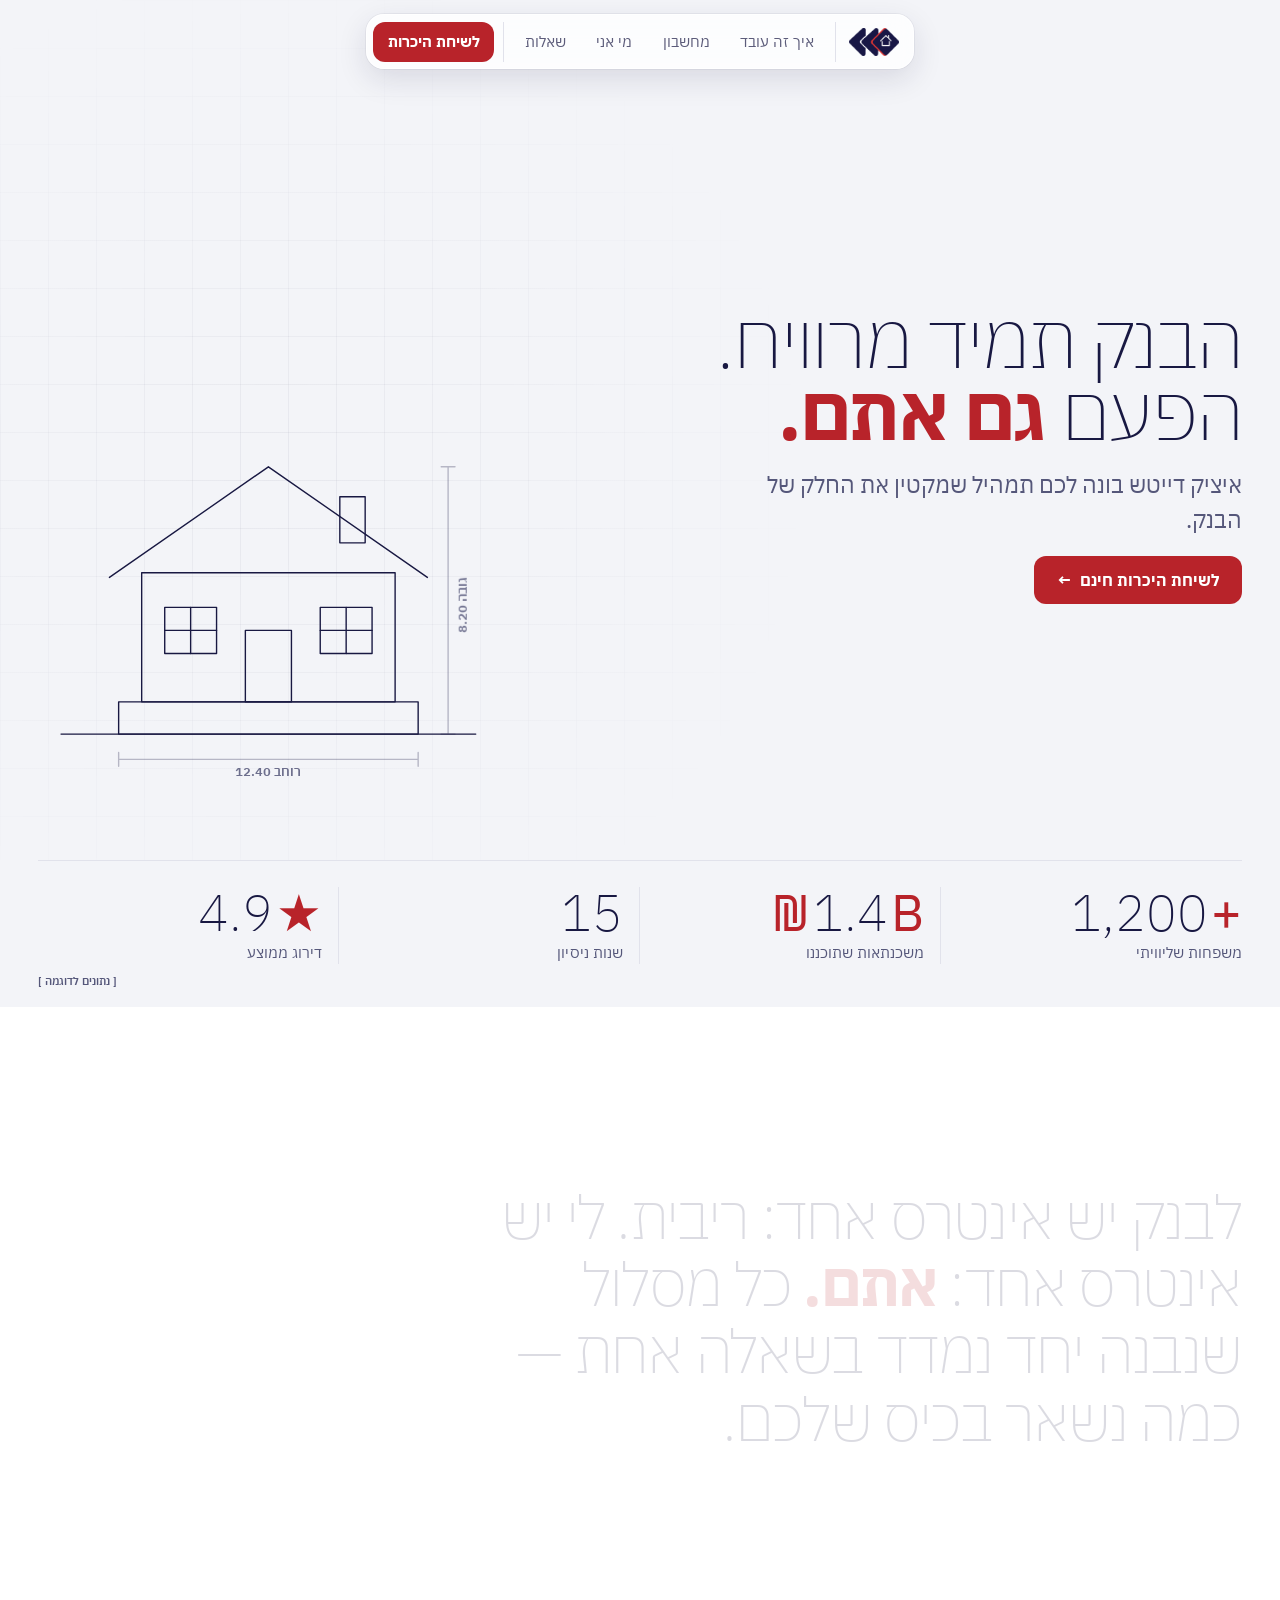
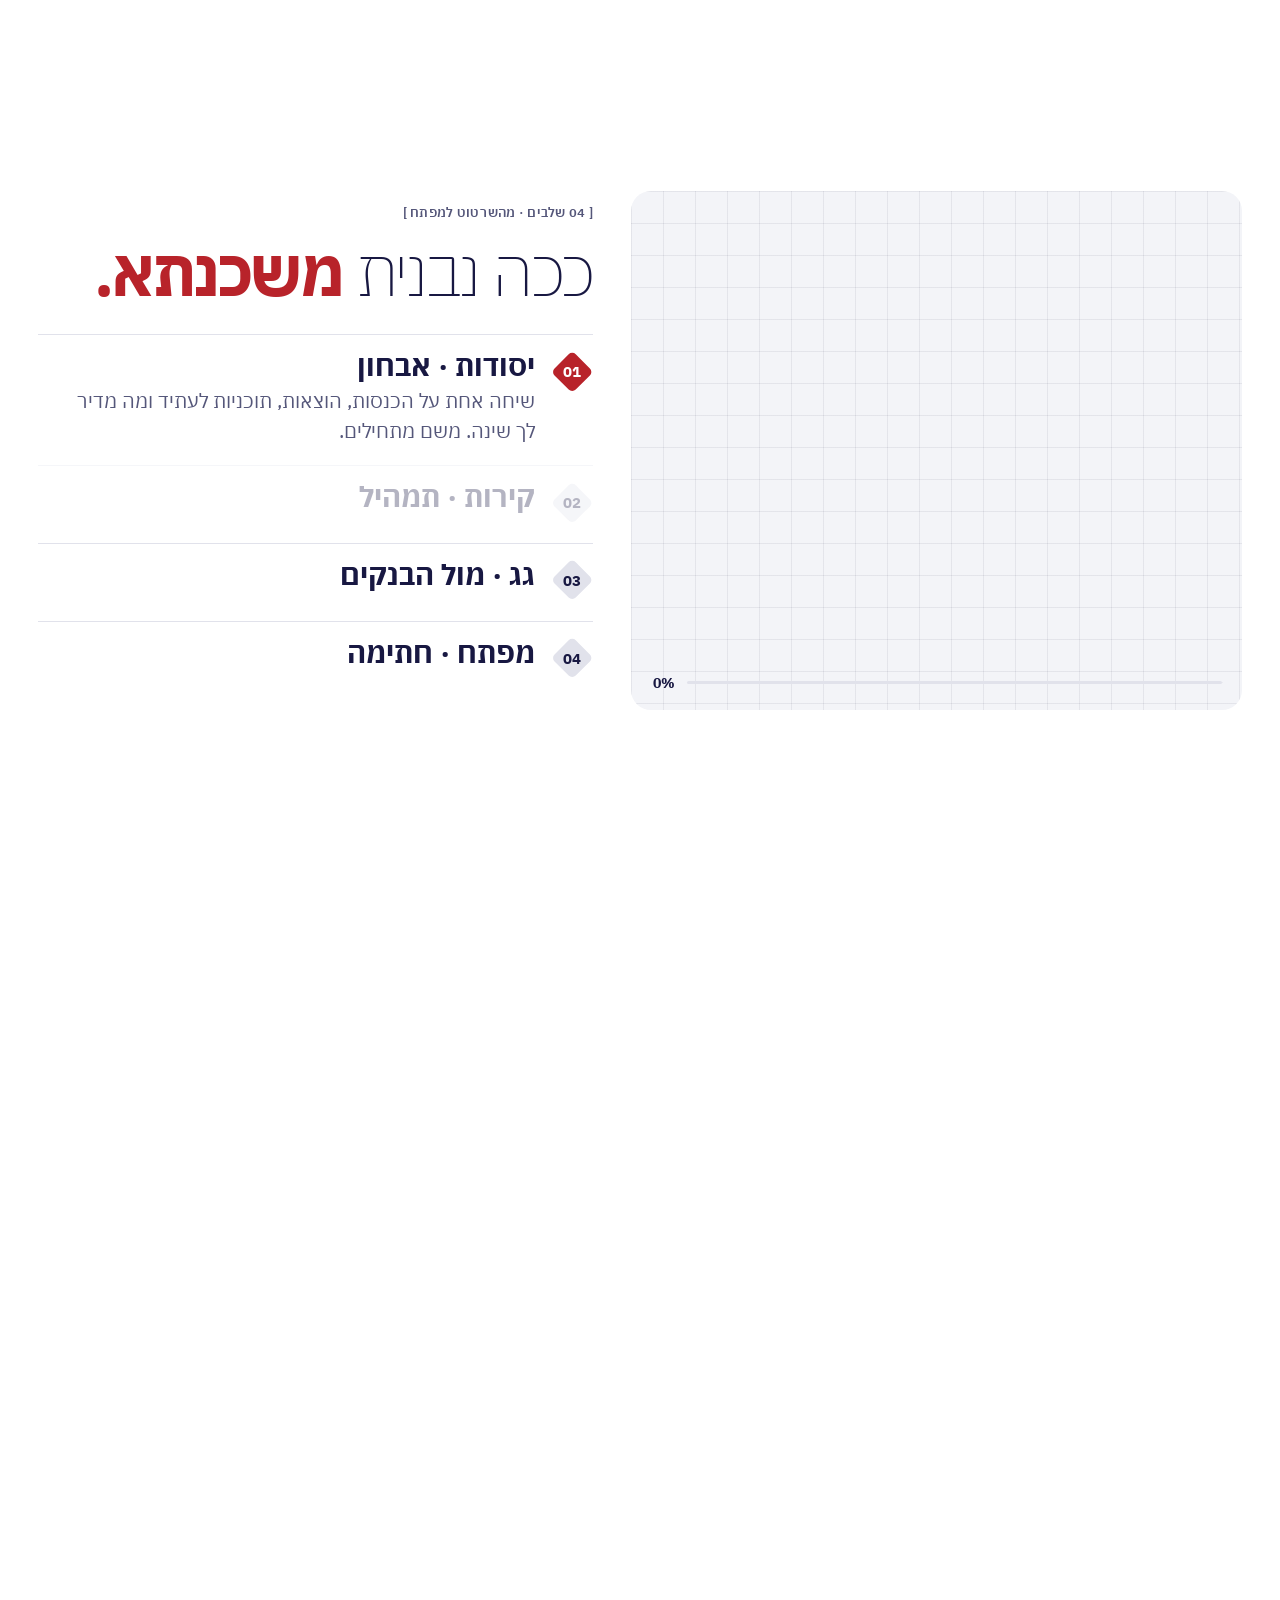
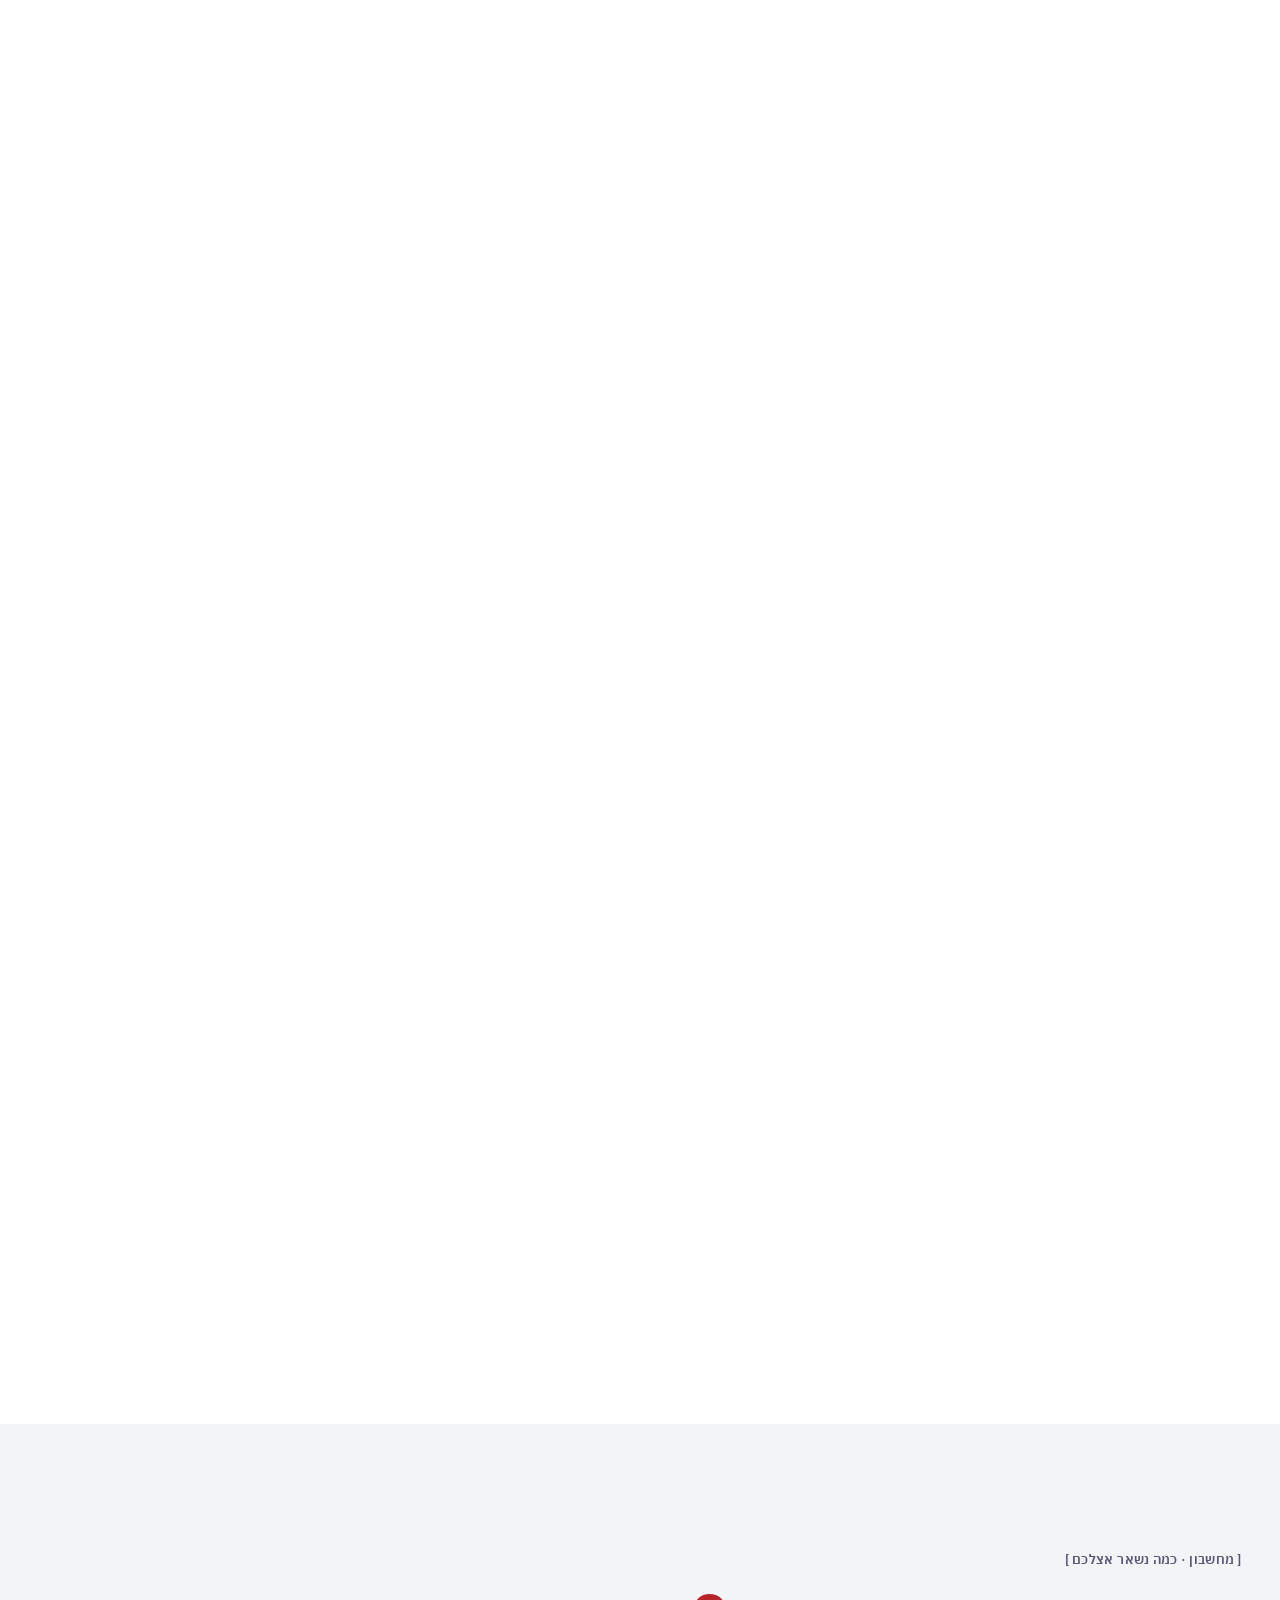
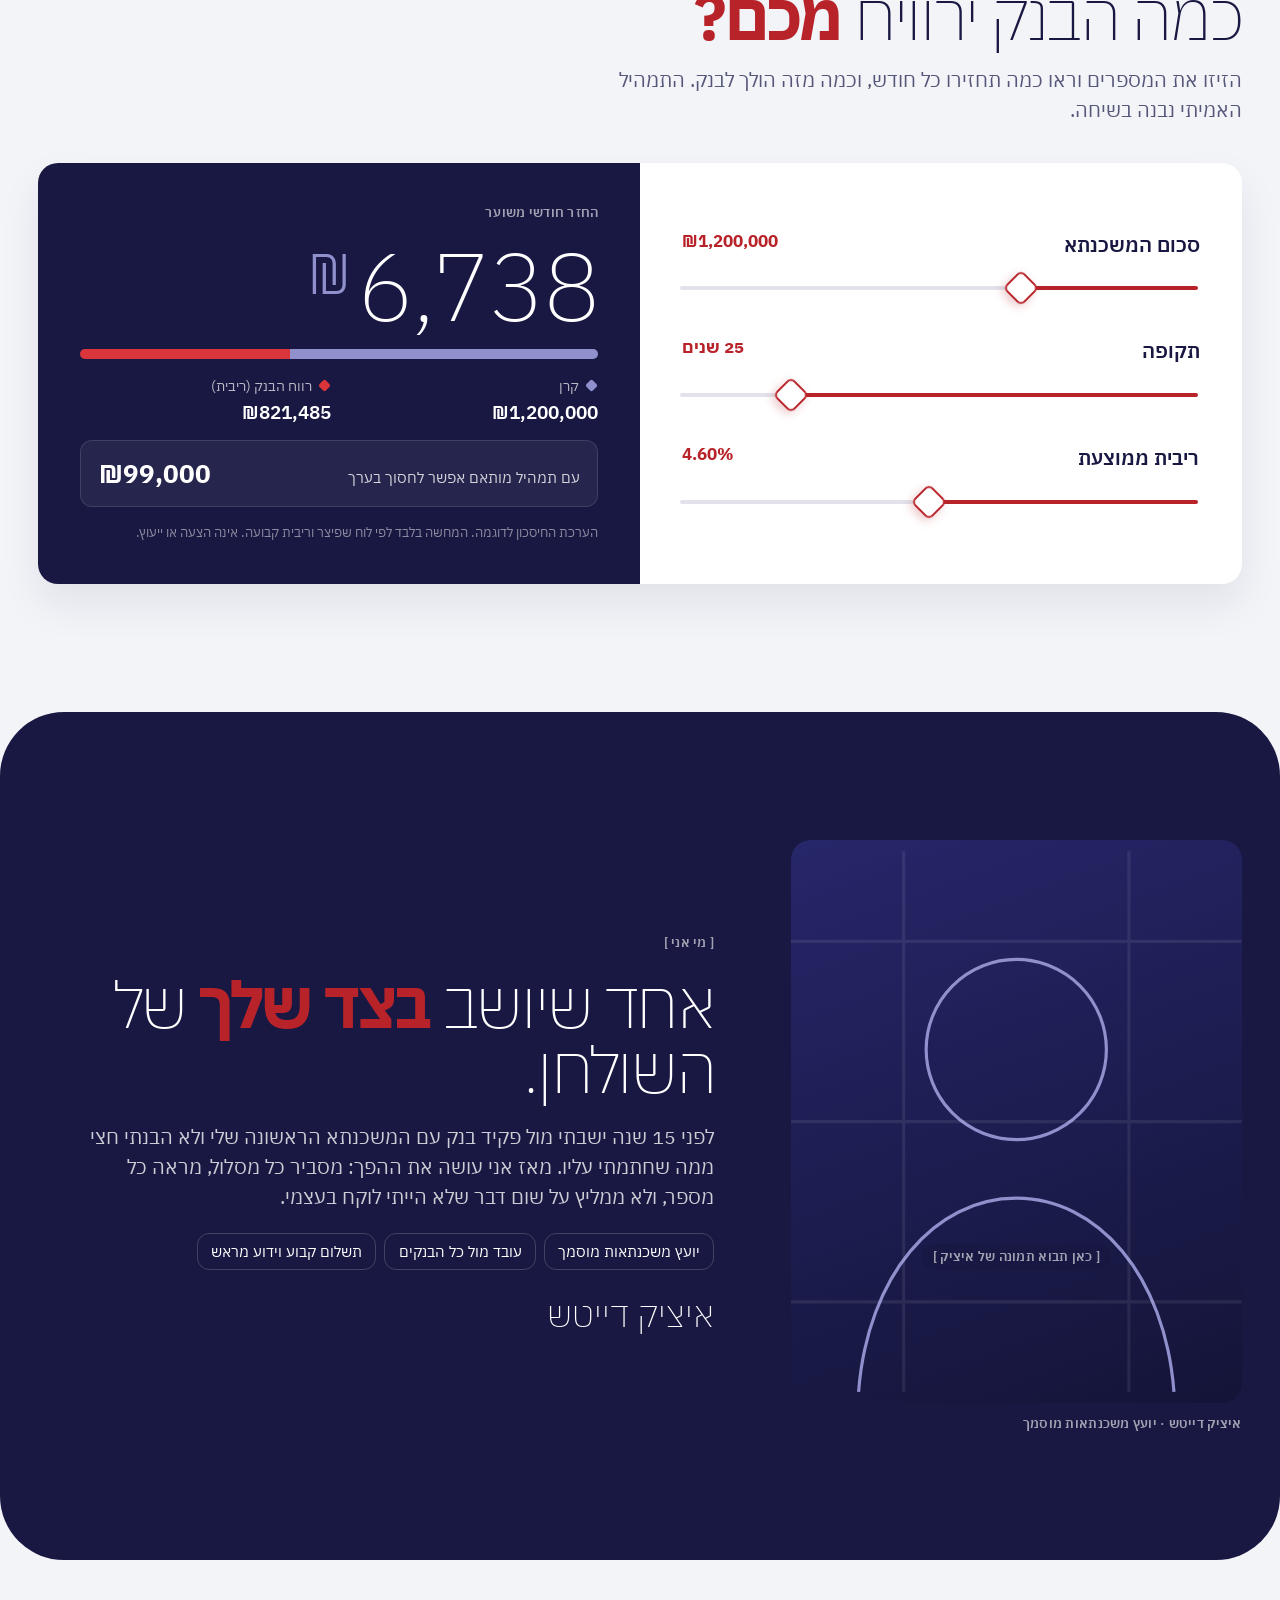
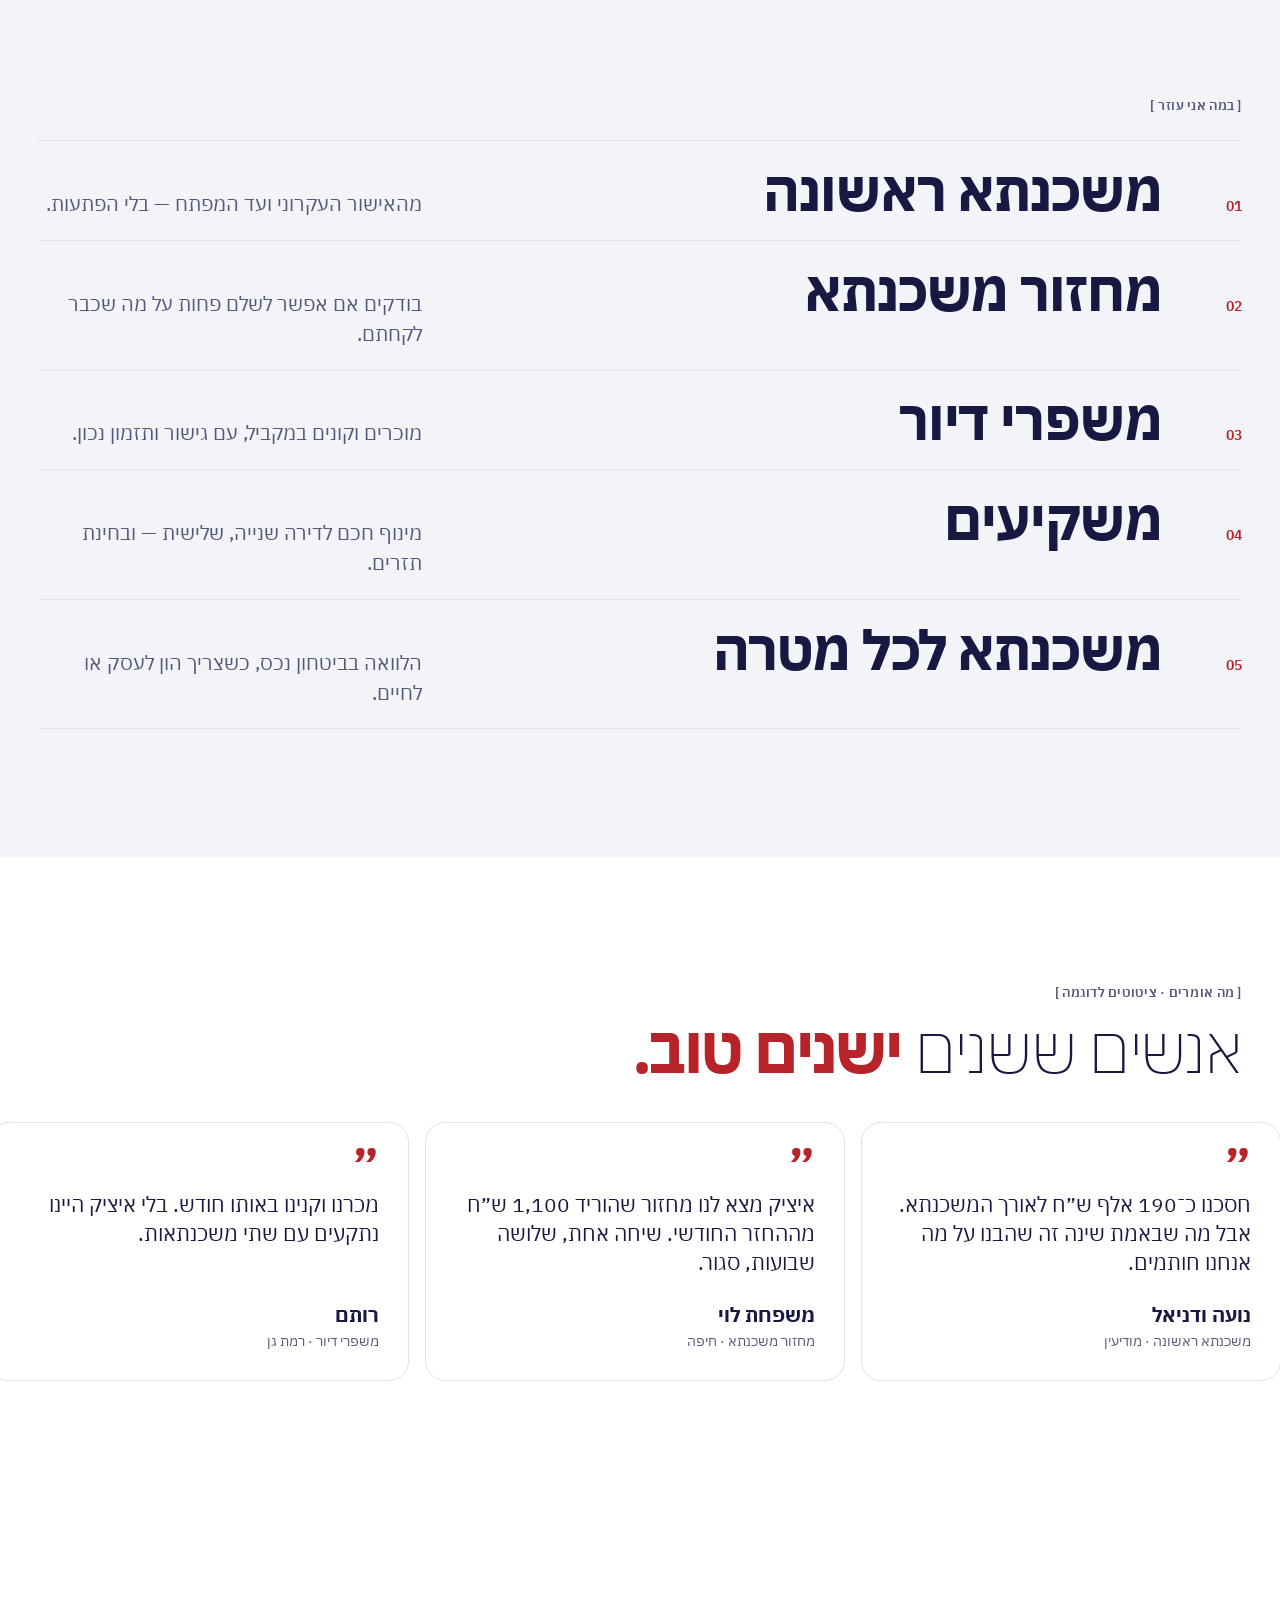
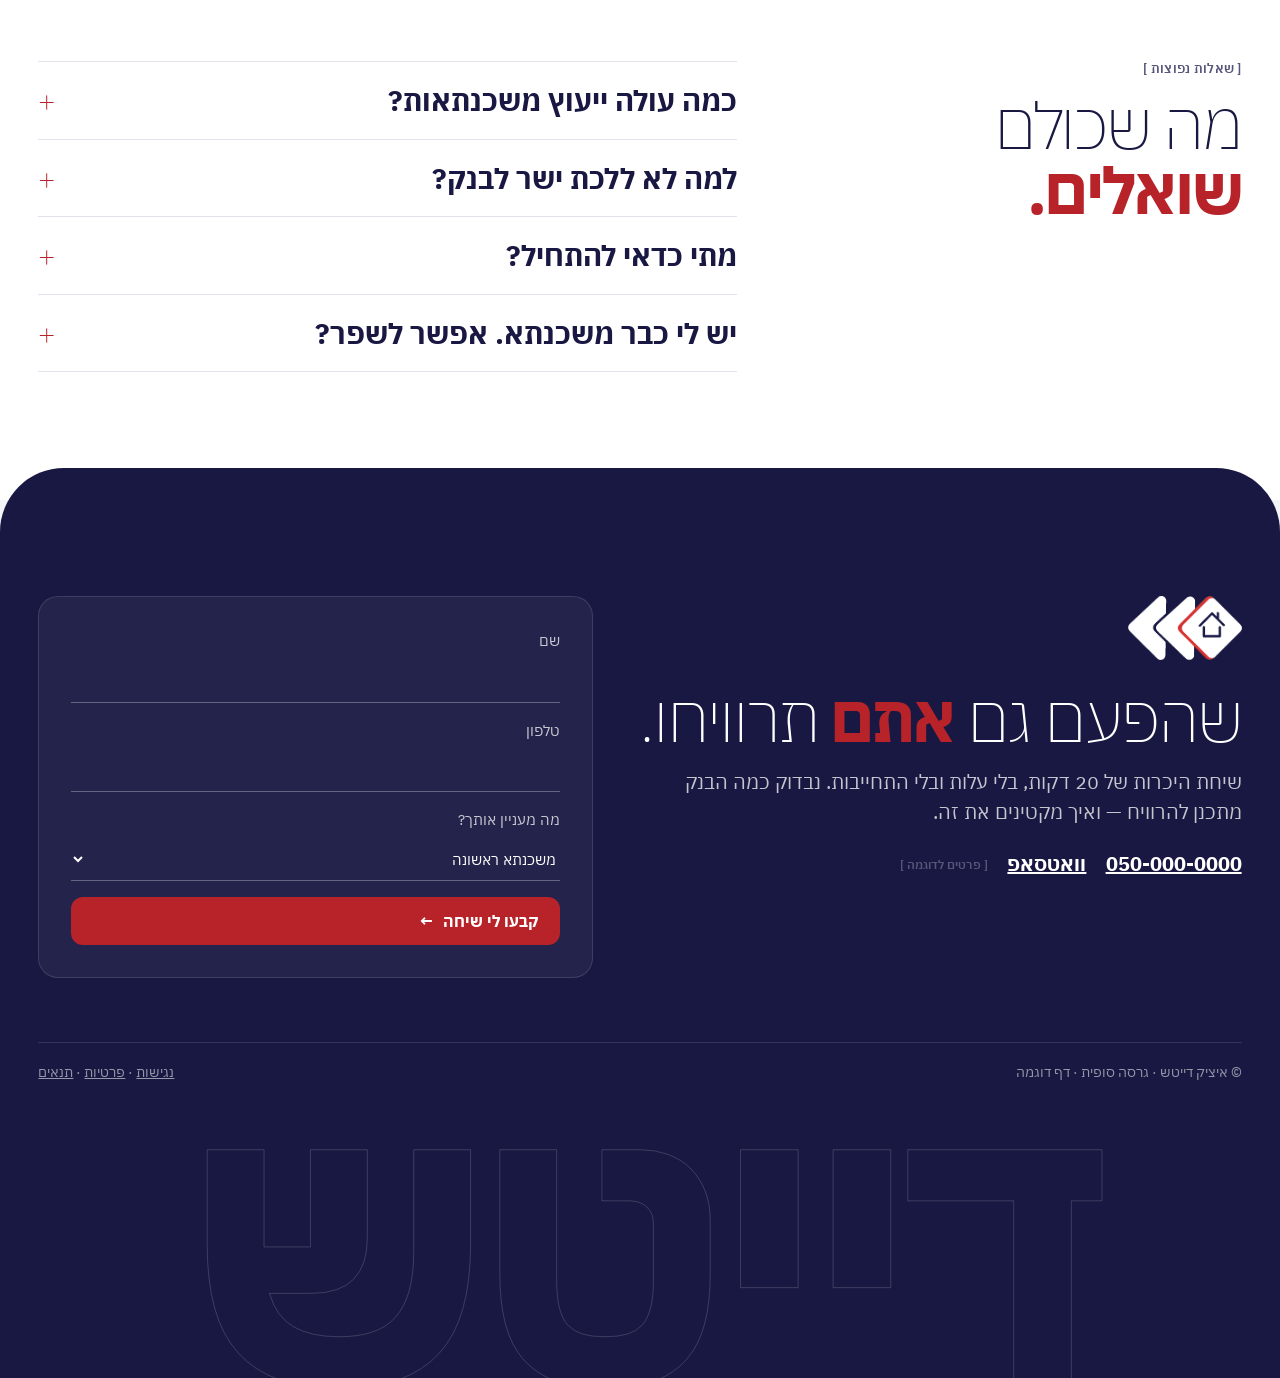
==== index.html @ 13011961 "Itzik Deutsch mortgage advisory — sample site (final design) Co-Authored-By: Claude Opus 5.5 <norepl" ====
<!doctype html>
<html lang="he" dir="rtl" data-font="plex" data-header="modern" data-hero="calm">
<head>
<meta charset="utf-8">
<meta name="viewport" content="width=device-width,initial-scale=1,viewport-fit=cover">
<title>איציק דייטש — גרסה סופית (דף דוגמה)</title>
<meta name="robots" content="noindex">
<meta name="description" content="איציק דייטש, יועץ משכנתאות: תכנון תמהיל, השוואת בנקים וליווי עד החתימה. דף דוגמה.">
<link rel="icon" href="favicon.ico" sizes="any">
<link rel="icon" type="image/png" sizes="32x32" href="favicon-32.png">
<link rel="apple-touch-icon" href="apple-touch-icon.png">
<meta name="theme-color" content="#F3F4F8">
<link rel="preconnect" href="https://fonts.googleapis.com"><link rel="preconnect" href="https://fonts.gstatic.com" crossorigin>
<link href="https://fonts.googleapis.com/css2?family=IBM+Plex+Sans+Hebrew:wght@100;200;300;400;600;700&display=swap" rel="stylesheet">
<link rel="stylesheet" href="m.css">
<link rel="stylesheet" href="fonts-switch.css">
<link rel="stylesheet" href="header.css">
<script defer src="header.js"></script>
<script defer src="m.js"></script>
</head>
<body>
<a class="skip" href="#main">דילוג לתוכן</a>

<!-- H2 · בר מלא מיושר לשוליים -->
<header class="hd" id="nav">
  <div class="hd__in">
    <a class="brand" href="#top" aria-label="איציק דייטש — לראש העמוד">
      <img class="brand__logo brand__logo--d" src="logo.png" alt="" width="60" height="34"><img class="brand__logo brand__logo--l" src="logo-light.png" alt="" width="60" height="34">
      <span>איציק דייטש<small>ייעוץ משכנתאות</small></span>
    </a>
    <nav class="hd__links" aria-label="ראשי"><i class="hd__ind" aria-hidden="true"></i><a href="#how">איך זה עובד</a><a href="#calc">מחשבון</a><a href="#about">מי אני</a><a href="#faq">שאלות</a></nav>
    <div class="hd__end"><a class="hd__phone" href="tel:+972500000000" dir="ltr">050-000-0000</a><a class="btn btn--sm" href="#contact">לשיחת היכרות</a></div>
    <button class="hd__menu" type="button" aria-expanded="false" aria-controls="menu"><span class="hd__burger" aria-hidden="true"><i></i><i></i></span><span class="hd__menu-t">תפריט</span></button>
  </div>
  <i class="hd__prog" aria-hidden="true"></i>
</header>
<div class="menu" id="menu" hidden>
  <nav class="menu__links" aria-label="תפריט מלא"><a href="#how"><span>01</span>איך זה עובד</a><a href="#calc"><span>02</span>מחשבון</a><a href="#about"><span>03</span>מי אני</a><a href="#faq"><span>04</span>שאלות</a><a href="#contact"><span>05</span>יצירת קשר</a></nav>
  <div class="menu__foot"><a class="btn" href="#contact">לשיחת היכרות חינם <span aria-hidden="true">←</span></a><a href="tel:+972500000000" dir="ltr">050-000-0000</a></div>
</div>
<nav class="dock" aria-label="ניווט מהיר"><a href="#how">איך זה עובד</a><a href="#calc">מחשבון</a><a href="#about">מי אני</a><a class="dock__cta" href="#contact">שיחה ←</a></nav>

<main id="main">
<!-- R1+R3 · הירו: שרטוט בית שמצייר את עצמו מעל המילה "בית" -->
<section class="hero" id="top" data-rate="הירו">
  <div class="hero__grid" aria-hidden="true"></div>
  <svg class="house house--hero" viewBox="0 0 400 330" aria-hidden="true">
    <g class="l l1"><line x1="20" y1="290" x2="380" y2="290" pathLength="1"/><rect x="70" y="262" width="260" height="28" pathLength="1"/></g>
    <g class="l l2"><rect x="90" y="150" width="220" height="112" pathLength="1"/><rect x="110" y="180" width="45" height="40" pathLength="1"/><rect x="245" y="180" width="45" height="40" pathLength="1"/><path d="M132.5 180v40M110 200h45M267.5 180v40M245 200h45" pathLength="1"/><rect x="180" y="200" width="40" height="62" pathLength="1"/></g>
    <g class="l l3"><polyline points="62,154 200,58 338,154" pathLength="1"/><rect x="262" y="84" width="22" height="40" pathLength="1"/></g>
    <g class="l dim"><path d="M70 312h260M70 306v12M330 306v12M356 58v232M350 58h12M350 290h12" pathLength="1"/></g>
    <g class="light"><rect x="111" y="181" width="43" height="38"/><rect x="246" y="181" width="43" height="38"/></g>
    <g class="callout"><circle cx="128" cy="112" r="3.5"/><path d="M128 112 104 78H24" pathLength="1"/><text x="68" y="30" class="c1">רווח הבנק על הבית הזה</text><text x="68" y="52" class="c2">≈ ₪821,485</text><text x="68" y="68" class="c3">המחשה · 25 שנה · ריבית 4.6%</text></g>
    <text class="tag" x="200" y="326" text-anchor="middle">רוחב 12.40</text>
    <text class="tag" x="372" y="178" text-anchor="middle" transform="rotate(-90 372 178)">גובה 8.20</text>
  </svg>
  <div class="wrap hero__copy">
    <span class="micro"><span class="diamonds" aria-hidden="true"><i></i><i></i><i></i></span> ייעוץ משכנתאות · מ־2010</span>
    <h1>הבנק תמיד מרוויח.<br>הפעם <em class="acc">גם אתם.</em></h1>
    <p class="lead lead--calm">איציק דייטש בונה לכם תמהיל שמקטין את החלק של הבנק.</p>
    <p class="lead lead--full">על משכנתא של 1.2 מיליון ₪ הבנק ירוויח בערך <b class="money">820 אלף ₪</b> בריבית. איציק דייטש בונה לכם תמהיל שמקטין את החלק שלו — ומשאיר יותר אצלכם.</p>
    <div class="hero__cta"><a class="btn" href="#contact">לשיחת היכרות חינם <span aria-hidden="true">←</span></a><a class="link" href="#calc">כמה הבנק ירוויח ממני?</a></div>
  </div>
  <span class="scroll micro" aria-hidden="true">גללו ↓</span>
</section>

<!-- N4 · כרטיס אמון צף -->
<div class="trust" data-sample>
  <ul>
    <li><b dir="ltr"><span class="d" data-count="1200">1,200</span><span class="s">+</span></b><span>משפחות שליוויתי</span></li>
    <li><b dir="ltr"><span class="s">₪</span><span class="d" data-count="1.4" data-dec="1">1.4</span><span class="s">B</span></b><span>משכנתאות שתוכננו</span></li>
    <li><b dir="ltr"><span class="d" data-count="15">15</span></b><span>שנות ניסיון</span></li>
    <li><b dir="ltr"><span class="d" data-count="4.9" data-dec="1">4.9</span><span class="s">★</span></b><span>דירוג ממוצע</span></li>
  </ul>
  <p class="trust__note">[ נתונים לדוגמה ]</p>
</div>

<!-- M9 · משפט שנדלק בגלילה -->
<section class="statement-sec" data-rate="משפט פתיחה">
  <div class="wrap">
    <h2 class="statement" id="statement">לבנק יש אינטרס אחד: ריבית. לי יש אינטרס אחד: <em class="acc">אתם.</em> כל מסלול שנבנה יחד נמדד בשאלה אחת — כמה נשאר בכיס שלכם.</h2>
  </div>
</section>

<!-- M4 + M8 · סצנה נעוצה: הבית נבנה לפי שלבי הליווי -->
<section class="build" id="how" data-rate="איך זה עובד · הבית נבנה">
  <div class="build__stage" id="stage">
    <div class="build__art">
      <svg class="house house--build" id="buildHouse" viewBox="0 0 400 330" aria-hidden="true">
        <g class="l l1"><line x1="20" y1="290" x2="380" y2="290" pathLength="1"/><rect x="70" y="262" width="260" height="28" pathLength="1"/></g>
        <g class="l l2"><rect x="90" y="150" width="220" height="112" pathLength="1"/><rect x="110" y="180" width="45" height="40" pathLength="1"/><rect x="245" y="180" width="45" height="40" pathLength="1"/><path d="M132.5 180v40M110 200h45M267.5 180v40M245 200h45" pathLength="1"/><rect x="180" y="200" width="40" height="62" pathLength="1"/></g>
        <g class="l l3"><polyline points="62,154 200,58 338,154" pathLength="1"/><rect x="262" y="84" width="22" height="40" pathLength="1"/></g>
        <g class="fill4"><rect x="111" y="181" width="43" height="38"/><rect x="246" y="181" width="43" height="38"/><rect x="181" y="201" width="38" height="60"/></g>
        <g class="key"><circle cx="210" cy="232" r="4"/></g>
      </svg>
      <div class="meter" aria-hidden="true"><i id="meterBar"></i><span id="meterTxt">0%</span></div>
    </div>
    <div class="build__txt">
      <span class="micro">[ 04 שלבים · מהשרטוט למפתח ]</span>
      <h2 class="h2">ככה נבנית <em class="acc">משכנתא.</em></h2>
      <ol class="steps" id="steps">
        <li class="on"><span class="num">01</span><div><h3>יסודות · אבחון</h3><p>שיחה אחת על הכנסות, הוצאות, תוכניות לעתיד ומה מדיר לך שינה. משם מתחילים.</p></div></li>
        <li><span class="num">02</span><div><h3>קירות · תמהיל</h3><p>בונים תמהיל מסלולים שמתאים לך — לא לבנק. רואים בדיוק כמה תשלמו בכל תרחיש.</p></div></li>
        <li><span class="num">03</span><div><h3>גג · מול הבנקים</h3><p>אני מגיש, משווה ומתמקח מול כמה בנקים במקביל, עד שהמספר נכון.</p></div></li>
        <li><span class="num">04</span><div><h3>מפתח · חתימה</h3><p>ליווי עד החתימה ואחריה — כולל בדיקה תקופתית אם כדאי למחזר.</p></div></li>
      </ol>
    </div>
  </div>
</section>

<!-- מחשבון -->
<section class="calc" id="calc" data-rate="מחשבון">
  <div class="wrap calc__in">
    <div class="calc__head">
      <span class="micro">[ מחשבון · כמה נשאר אצלכם ]</span>
      <h2 class="h2">כמה הבנק ירוויח <em class="acc">מכם?</em></h2>
      <p>הזיזו את המספרים וראו כמה תחזירו כל חודש, וכמה מזה הולך לבנק. התמהיל האמיתי נבנה בשיחה.</p>
    </div>
    <div class="calc__box">
      <div class="calc__inputs">
        <label class="rng"><span>סכום המשכנתא <output id="oAmt" dir="ltr"></output></span><input type="range" id="amt" min="300000" max="3000000" step="10000" value="1200000"></label>
        <label class="rng"><span>תקופה <output id="oYrs"></output></span><input type="range" id="yrs" min="5" max="30" step="1" value="25"></label>
        <label class="rng"><span>ריבית ממוצעת <output id="oRate" dir="ltr"></output></span><input type="range" id="rate" min="2" max="7" step="0.05" value="4.6"></label>
      </div>
      <div class="calc__out" aria-live="polite">
        <span class="micro">החזר חודשי משוער</span>
        <p class="pay" dir="ltr"><span class="s">₪</span><span id="pay">0</span></p>
        <div class="split" aria-hidden="true"><i id="barP"></i><i id="barI"></i></div>
        <dl class="split__legend"><div><dt><i class="dot dot--p"></i>קרן</dt><dd id="sumP" dir="ltr"></dd></div><div><dt><i class="dot dot--i"></i>רווח הבנק (ריבית)</dt><dd id="sumI" dir="ltr"></dd></div></dl>
        <p class="save"><span>עם תמהיל מותאם אפשר לחסוך בערך</span><b id="save" dir="ltr"></b></p>
        <p class="fine">הערכת החיסכון לדוגמה. המחשה בלבד לפי לוח שפיצר וריבית קבועה. אינה הצעה או ייעוץ.</p>
      </div>
    </div>
  </div>
</section>

<!-- מי אני -->
<section class="about" id="about" data-theme="dark" data-rate="מי אני">
  <div class="wrap about__in">
    <figure class="portrait">
      <div class="portrait__ph" role="img" aria-label="מקום לתמונה של איציק דייטש">
        <svg viewBox="0 0 200 240" aria-hidden="true"><circle cx="100" cy="88" r="40"/><path d="M30 240c4-52 34-86 70-86s66 34 70 86"/><path d="M0 40h200M0 120h200M0 200h200M50 0v240M150 0v240" class="g"/></svg>
        <span class="micro">[ כאן תבוא תמונה של איציק ]</span>
      </div>
      <figcaption class="micro">איציק דייטש · יועץ משכנתאות מוסמך</figcaption>
    </figure>
    <div class="about__txt" data-sample>
      <span class="micro">[ מי אני ]</span>
      <h2 class="h2">אחד שיושב <em class="acc">בצד שלך</em> של השולחן.</h2>
      <p>לפני 15 שנה ישבתי מול פקיד בנק עם המשכנתא הראשונה שלי ולא הבנתי חצי ממה שחתמתי עליו. מאז אני עושה את ההפך: מסביר כל מסלול, מראה כל מספר, ולא ממליץ על שום דבר שלא הייתי לוקח בעצמי.</p>
      <ul class="facts"><li>יועץ משכנתאות מוסמך</li><li>עובד מול כל הבנקים</li><li>תשלום קבוע וידוע מראש</li></ul>
      <p class="sig">איציק דייטש</p>
    </div>
  </div>
</section>

<!-- M8 · רשימת שירותים עם פוקוס-עמעום -->
<section class="services" data-rate="שירותים">
  <div class="wrap">
    <span class="micro">[ במה אני עוזר ]</span>
    <ul class="svc" id="svc">
      <li><span class="num">01</span><h3>משכנתא ראשונה</h3><p>מהאישור העקרוני ועד המפתח — בלי הפתעות.</p></li>
      <li><span class="num">02</span><h3>מחזור משכנתא</h3><p>בודקים אם אפשר לשלם פחות על מה שכבר לקחתם.</p></li>
      <li><span class="num">03</span><h3>משפרי דיור</h3><p>מוכרים וקונים במקביל, עם גישור ותזמון נכון.</p></li>
      <li><span class="num">04</span><h3>משקיעים</h3><p>מינוף חכם לדירה שנייה, שלישית — ובחינת תזרים.</p></li>
      <li><span class="num">05</span><h3>משכנתא לכל מטרה</h3><p>הלוואה בביטחון נכס, כשצריך הון לעסק או לחיים.</p></li>
    </ul>
  </div>
</section>

<!-- המלצות -->
<section class="quotes" data-rate="המלצות">
  <div class="wrap">
    <div class="quotes__head"><span class="micro">[ מה אומרים · ציטוטים לדוגמה ]</span><h2 class="h2">אנשים ששנים <em class="acc">ישנים טוב.</em></h2></div>
  </div>
  <div class="rail" data-sample tabindex="0" aria-label="המלצות, גלילה הצידה">
    <figure class="q"><blockquote>חסכנו כ־190 אלף ש״ח לאורך המשכנתא. אבל מה שבאמת שינה זה שהבנו על מה אנחנו חותמים.</blockquote><figcaption><b>נועה ודניאל</b><span>משכנתא ראשונה · מודיעין</span></figcaption></figure>
    <figure class="q"><blockquote>איציק מצא לנו מחזור שהוריד 1,100 ש״ח מההחזר החודשי. שיחה אחת, שלושה שבועות, סגור.</blockquote><figcaption><b>משפחת לוי</b><span>מחזור משכנתא · חיפה</span></figcaption></figure>
    <figure class="q"><blockquote>מכרנו וקנינו באותו חודש. בלי איציק היינו נתקעים עם שתי משכנתאות.</blockquote><figcaption><b>רותם</b><span>משפרי דיור · רמת גן</span></figcaption></figure>
    <figure class="q"><blockquote>סוף סוף מישהו שמדבר בגובה העיניים ומראה את כל התרחישים על דף אחד.</blockquote><figcaption><b>אבי</b><span>משקיע · באר שבע</span></figcaption></figure>
  </div>
</section>

<!-- שאלות -->
<section class="faq" id="faq" data-rate="שאלות נפוצות">
  <div class="wrap faq__in">
    <div><span class="micro">[ שאלות נפוצות ]</span><h2 class="h2">מה שכולם <em class="acc">שואלים.</em></h2></div>
    <div class="faq__list">
      <details><summary>כמה עולה ייעוץ משכנתאות?</summary><p>מחיר קבוע שנקבע מראש לפי סוג העסקה, ולא אחוז מהמשכנתא. בשיחת ההיכרות תדעו בדיוק. <span class="tagS">[ לדוגמה ]</span></p></details>
      <details><summary>למה לא ללכת ישר לבנק?</summary><p>הבנק מציע את מה שנוח לו. יועץ משווה כמה בנקים, בונה תמהיל לפי הצרכים שלכם ומנהל את המשא ומתן.</p></details>
      <details><summary>מתי כדאי להתחיל?</summary><p>לפני שחותמים על חוזה הדירה. ככה יודעים כמה באמת אפשר לקחת ובאיזה החזר.</p></details>
      <details><summary>יש לי כבר משכנתא. אפשר לשפר?</summary><p>לעיתים קרובות כן. בודקים את המסלולים הקיימים, עמלות הפירעון והריביות היום — ורק אז מחליטים.</p></details>
    </div>
  </div>
</section>
</main>

<!-- F5 + F1 · פוטר המרה + וורדמרק ענק -->
<footer class="foot" id="contact" data-theme="dark" data-rate="פוטר + יצירת קשר">
  <div class="wrap foot__in">
    <div>
      <img class="foot__logo" src="logo-light.png" alt="לוגו איציק דייטש" width="113" height="64">
      <h2 class="h2 foot__title">שהפעם גם <em class="acc">אתם</em> תרוויחו.</h2>
      <p>שיחת היכרות של 20 דקות, בלי עלות ובלי התחייבות. נבדוק כמה הבנק מתכנן להרוויח — ואיך מקטינים את זה.</p>
      <p class="contact"><a href="tel:+972500000000" dir="ltr">050-000-0000</a><a href="#contact">וואטסאפ</a><span class="tagS">[ פרטים לדוגמה ]</span></p>
    </div>
    <form class="form" onsubmit="this.querySelector('button').textContent='תודה! נחזור אליך בקרוב ✓';return false">
      <label><span>שם</span><input name="name" autocomplete="name" required></label>
      <label><span>טלפון</span><input name="tel" type="tel" autocomplete="tel" dir="ltr" required></label>
      <label><span>מה מעניין אותך?</span><select name="t"><option>משכנתא ראשונה</option><option>מחזור</option><option>משפרי דיור</option><option>משקיעים</option><option>אחר</option></select></label>
      <button class="btn" type="submit">קבעו לי שיחה <span aria-hidden="true">←</span></button>
    </form>
  </div>
  <div class="wrap foot__bar"><span>© איציק דייטש · גרסה סופית · דף דוגמה</span><span><a href="#">נגישות</a> · <a href="#">פרטיות</a> · <a href="#">תנאים</a></span></div>
  <div class="foot__mega" aria-hidden="true">דייטש</div>
</footer>
</body>
</html>
---- m.css ----
/* איציק דייטש — S4 (לבן-הנדסי) + הירו S1. נייר + דיו + כחול שרטוט אחד. */
@font-face{font-family:"Discovery Fallback";src:local("Arial");size-adjust:103%;ascent-override:85%;descent-override:28%}
@font-face{font-family:"Sprinter Fallback";src:local("Arial");size-adjust:108%;ascent-override:88%;descent-override:29%}

:root{
  --paper:#F3F4F8; --white:#fff; --ink:#181842; --mute:#55577A; --line:#E1E2EB;
  --night:#181842; --night2:#232360; --grid:rgba(255,255,255,.06);
  --acc:#B8232A; --acc-l:#D9353B; --acc-d:#961A20; --navy-l:#8F90CC; --glass:#E8E9F7;
  --f-head:"Discovery","Discovery Fallback",Arial,sans-serif;
  --f-body:"Sprinter","Sprinter Fallback",Arial,system-ui,sans-serif;
  --f-label:"Pompei Narrow",Arial,system-ui,sans-serif;
  /* 5 גדלים + תצוגה */
  --t-micro:.82rem; --t-body:clamp(1.05rem,.98rem + .35vw,1.25rem); --t-lead:clamp(1.15rem,1rem + .6vw,1.45rem);
  --t-h3:clamp(1.3rem,1.1rem + .9vw,1.9rem); --t-h2:clamp(2.2rem,1.5rem + 3.2vw,4.4rem); --t-display:clamp(3rem,1.6rem + 4.6vw,6.6rem);
  --g:clamp(1.1rem,3vw,2.6rem); --max:1320px; --r:20px; --hook:20px; --r-s:12px;
  --ease:cubic-bezier(.22,1,.36,1);
}
*{box-sizing:border-box}
html{scroll-behavior:smooth;-webkit-text-size-adjust:100%}
body{margin:0;background:var(--paper);color:var(--ink);font:400 var(--t-body)/1.5 var(--f-body);font-synthesis:none;-webkit-font-smoothing:antialiased;overflow-x:clip}
h1,h2,h3{font-family:var(--f-head);margin:0;line-height:1;font-weight:700}
p{margin:0}a{color:inherit}
img,svg{display:block}
.wrap{width:min(100% - 2*var(--g),var(--max));margin-inline:auto}
.skip{position:absolute;inset-inline-start:1rem;top:-4rem;z-index:99;background:var(--acc);color:#fff;padding:.6rem 1rem;border-radius:999px}.skip:focus{top:1rem}
:focus-visible{outline:2px solid var(--acc);outline-offset:3px;border-radius:6px}
.micro{font:600 var(--t-micro)/1.2 var(--f-label);letter-spacing:0;color:var(--mute)}
.acc{font-style:normal;color:var(--acc)}
[data-theme=dark] .acc{color:var(--acc-l)}
.h2{font-size:var(--t-h2);font-weight:800;letter-spacing:-.02em}
.tagS{font:600 .75rem var(--f-label);color:var(--mute);white-space:nowrap}

/* כפתורים */
.btn{display:inline-flex;align-items:center;gap:.6em;min-height:48px;padding:.75em 1.4em;border-radius:var(--r-s);background:var(--acc);color:#fff;font:700 1rem var(--f-body);text-decoration:none;border:0;cursor:pointer;transition:transform .4s var(--ease),box-shadow .4s var(--ease)}
.btn:hover{transform:translateY(-2px);background:var(--acc-d);box-shadow:0 12px 24px rgba(184,35,42,.28)}
.btn span{transition:transform .4s var(--ease)}.btn:hover span{transform:translateX(-4px)}
.btn--sm{min-height:42px;padding:.55em 1.1em;font-size:.95rem}
.link{font-weight:600;text-underline-offset:.3em}

/* ניווט — בר מלא, קצוות = שולי תוכן */
.nav{position:fixed;inset:0 0 auto;z-index:50;color:#fff;transition:color .4s,background .4s,box-shadow .4s}
.nav__in{width:min(100% - 2*var(--g),var(--max));margin:.8rem auto 0;display:flex;align-items:center;gap:1.2rem;padding:.55rem;border-radius:18px;border:1px solid rgba(255,255,255,.14);background:rgba(16,16,46,.4);backdrop-filter:blur(14px);-webkit-backdrop-filter:blur(14px)}
.nav[data-t=light] .nav__in{background:rgba(255,255,255,.8);border-color:var(--line);color:var(--ink);box-shadow:0 8px 24px rgba(19,26,42,.08)}
.brand{display:flex;align-items:center;gap:.6rem;text-decoration:none;padding-inline-start:.5rem}
.brand__logo{height:34px;width:auto}.brand__logo--l{display:none}.nav:not([data-t=light]) .brand__logo--d{display:none}.nav:not([data-t=light]) .brand__logo--l{display:block}
.brand span{font:800 1.05rem/1 var(--f-head)}.brand small{display:block;font:600 .72rem var(--f-label);opacity:.7;margin-top:.2rem}
.nav__links{display:flex;gap:1.6rem;margin-inline-start:auto;font-size:.95rem}
.nav__links a{text-decoration:none;opacity:.85}.nav__links a:hover{opacity:1}
@media (max-width:860px){.nav__links{display:none}.nav .btn--sm{margin-inline-start:auto}}

/* הירו */
.hero{position:relative;min-height:100svh;background:radial-gradient(120% 90% at 30% 20%,var(--night2),var(--night));color:#fff;overflow:clip;border-radius:0 0 clamp(28px,5vw,64px) clamp(28px,5vw,64px);display:grid;align-items:end;padding:8rem 0 clamp(7rem,12vw,10rem)}
.hero__grid{position:absolute;inset:0;background-image:linear-gradient(var(--grid) 1px,transparent 1px),linear-gradient(90deg,var(--grid) 1px,transparent 1px);background-size:48px 48px;mask-image:radial-gradient(80% 70% at 40% 40%,#000,transparent)}
.hero__ghost{position:absolute;inset-inline-start:-2vw;top:50%;translate:0 -58%;font:200 clamp(14rem,38vw,34rem)/.8 var(--f-head);color:transparent;-webkit-text-stroke:1px rgba(255,255,255,.14);pointer-events:none;user-select:none}
.house{fill:none;stroke-linecap:round;stroke-linejoin:round}
.house .l{stroke:#EDEDF7;stroke-width:1.6}
.house--hero .l3{stroke:#EDEDF7}
.house .l *{stroke-dasharray:1;stroke-dashoffset:1}
.house .dim{stroke:rgba(255,255,255,.35);stroke-width:1}
.house .tag{fill:rgba(255,255,255,.55);font:600 11px var(--f-label);stroke:none}
.house--hero{position:absolute;inset-inline-end:max(var(--g),calc((100vw - var(--max))/2));top:16%;width:min(38vw,560px);filter:drop-shadow(0 0 18px rgba(255,255,255,.12))}
.house--hero .light rect{fill:var(--glass);opacity:0}
.js .house--hero .l *{animation:draw 1.6s var(--ease) forwards}
.js .house--hero .l1 *{animation-delay:.2s}.js .house--hero .l2 *{animation-delay:.7s}.js .house--hero .l3 *{animation-delay:1.3s}.js .house--hero .dim *{animation-delay:1.9s}
.js .house--hero .light rect{animation:on .8s 2.6s forwards}
.js .house--hero .tag{opacity:0;animation:on .6s 2.4s forwards}
html:not(.js) .house .l *{stroke-dashoffset:0}
@keyframes draw{to{stroke-dashoffset:0}}@keyframes on{to{opacity:.85}}
.hero__copy{position:relative;display:grid;gap:1.2rem;max-width:var(--max)}
@media (min-width:861px){.hero__copy>*{max-width:min(54%,760px)}}
.hero h1{font-size:var(--t-display);font-weight:300;letter-spacing:-.03em;line-height:.95}
.hero h1 .acc{font-weight:700}
.lead{font-size:var(--t-lead);max-width:44ch;color:rgba(255,255,255,.78)}
.hero__cta{display:flex;gap:1.4rem;align-items:center;flex-wrap:wrap}
.hero .micro{color:rgba(255,255,255,.6)}
.scroll{position:absolute;bottom:1.4rem;inset-inline-end:var(--g)}
@media (max-width:860px){.house--hero{position:relative;inset:auto;width:min(92%,460px);margin:0 auto -1rem;top:auto;order:-1}.hero{align-items:start;padding-top:6.5rem;gap:1.5rem}.hero__ghost{top:28%}}

/* כרטיס אמון צף — חוצה את הקימור */
.trust{position:relative;z-index:3;width:min(100% - 2*var(--g),1040px);margin:calc(-1 * clamp(3.4rem,6vw,5rem)) auto 0;padding:1.4rem clamp(1rem,3vw,2.2rem) 1rem;border-radius:var(--hook);background:rgba(255,255,255,.86);backdrop-filter:blur(18px);-webkit-backdrop-filter:blur(18px);border:1px solid rgba(255,255,255,.9);box-shadow:0 24px 48px rgba(24,24,66,.14)}
.trust ul{list-style:none;margin:0;padding:0;display:grid;grid-template-columns:repeat(4,1fr)}
.trust li{display:grid;gap:.25rem;padding-inline:1rem;border-inline-start:1px solid var(--line)}.trust li:first-child{border:0}
.trust b{font:200 clamp(2rem,1.4rem + 2.2vw,3.2rem)/1 var(--f-head);color:var(--ink);display:flex;justify-content:flex-end;gap:.06em}
.trust b .s{color:var(--acc);font-weight:400}
.trust li>span{font-size:.95rem;color:var(--mute)}
.trust__note{font:600 .7rem var(--f-label);color:var(--mute);text-align:end;margin-top:.6rem}
@media (max-width:700px){.trust ul{grid-template-columns:1fr 1fr;row-gap:1.2rem}.trust li:nth-child(3){border:0}}

/* משפט */
.statement-sec{padding:clamp(6rem,14vw,11rem) 0 clamp(4rem,9vw,7rem);background:var(--paper)}
.statement{font:800 clamp(1.9rem,1.2rem + 3.2vw,4rem)/1.12 var(--f-head);letter-spacing:-.02em;max-width:22ch}
.statement .w{transition:opacity .5s var(--ease)}

/* בנייה נעוצה */
.build{position:relative;height:340vh;background:var(--white)}
.build__stage{position:sticky;top:0;height:100svh;display:grid;grid-template-columns:1.1fr 1fr;align-items:center;gap:var(--g);width:min(100% - 2*var(--g),var(--max));margin-inline:auto;padding-top:4.5rem}
.build__art{position:relative;aspect-ratio:1/0.85;border-radius:var(--hook);background:var(--paper);background-image:linear-gradient(rgba(24,24,66,.07) 1px,transparent 1px),linear-gradient(90deg,rgba(24,24,66,.07) 1px,transparent 1px);background-size:32px 32px;display:grid;place-items:center;overflow:hidden}
.house--build{width:86%}
.house--build .l{stroke:var(--ink);stroke-width:2}.house--build .l3{stroke:var(--acc)}
.house--build .l1 *{stroke-dashoffset:calc(1 - var(--p1,0))}.house--build .l2 *{stroke-dashoffset:calc(1 - var(--p2,0))}.house--build .l3 *{stroke-dashoffset:calc(1 - var(--p3,0))}
.house--build .fill4 rect{fill:var(--ink);opacity:calc(var(--p4,0) * .9)}
.house--build .key circle{fill:#fff;opacity:var(--p4,0)}
.meter{position:absolute;inset-inline:1.2rem;bottom:1.1rem;display:flex;align-items:center;gap:.8rem}
.meter i{flex:1;height:3px;border-radius:3px;background:linear-gradient(to left,var(--acc) var(--p,0%),var(--line) 0)}
.meter span{font:700 .85rem var(--f-label);color:var(--acc);min-width:3ch}
.build__txt{display:grid;gap:1.2rem}
.steps{list-style:none;margin:.6rem 0 0;padding:0;display:grid;gap:.2rem}
.steps li{display:grid;grid-template-columns:auto 1fr;gap:1rem;padding:1rem 0;border-top:1px solid var(--line);opacity:.32;transition:opacity .5s var(--ease)}
.steps li.on{opacity:1}
.steps .num{width:2.6rem;height:2.6rem;display:grid;place-items:center;font:700 .95rem/1 var(--f-head);color:#fff;position:relative;z-index:0}
.steps .num::before{content:"";position:absolute;inset:.35rem;z-index:-1;background:var(--ink);border-radius:6px;rotate:45deg;transition:background .4s}
.steps li.on .num::before{background:var(--acc)}
.steps h3{font-size:var(--t-h3);font-weight:700;margin-bottom:.35rem}
.steps p{color:var(--mute);max-width:40ch}
.steps li:not(.on) p{display:none}
@media (max-width:860px){.build{height:auto}.build__stage{position:relative;height:auto;grid-template-columns:1fr;padding:5rem 0}.steps li{opacity:1}.steps li:not(.on) p{display:block}.house--build .l *{stroke-dashoffset:0}.house--build .fill4 rect{opacity:.9}.house--build .key circle{opacity:1}}

/* מחשבון */
.calc{padding:clamp(5rem,10vw,8rem) 0;background:var(--paper)}
.calc__in{display:grid;gap:2.4rem}
.calc__head{display:grid;gap:1rem;max-width:56ch}.calc__head p{color:var(--mute)}
.calc__box{display:grid;grid-template-columns:1fr 1fr;border-radius:var(--hook);background:var(--white);box-shadow:0 20px 40px rgba(19,26,42,.08);overflow:hidden}
.calc__inputs{padding:clamp(1.4rem,4vw,2.6rem);display:grid;gap:2rem;align-content:center}
.rng{display:grid;gap:.8rem}
.rng>span{display:flex;justify-content:space-between;font-weight:600}
.rng output{font:700 1.05rem var(--f-head);color:var(--acc)}
input[type=range]{-webkit-appearance:none;appearance:none;width:100%;height:28px;background:transparent;cursor:pointer}
input[type=range]::-webkit-slider-runnable-track{height:4px;border-radius:4px;background:linear-gradient(to left,var(--acc) var(--f,50%),var(--line) 0)}
input[type=range]::-moz-range-track{height:4px;border-radius:4px;background:var(--line)}
input[type=range]::-moz-range-progress{height:4px;border-radius:4px;background:var(--acc)}
input[type=range]::-webkit-slider-thumb{-webkit-appearance:none;width:26px;height:26px;margin-top:-11px;border-radius:50%;background:#fff;border:2px solid var(--acc);box-shadow:0 4px 10px rgba(200,66,58,.3)}
input[type=range]::-moz-range-thumb{width:22px;height:22px;border-radius:50%;background:#fff;border:2px solid var(--acc)}
.calc__out{padding:clamp(1.4rem,4vw,2.6rem);background:var(--night);color:#fff;display:grid;gap:1rem;align-content:center}
.calc__out .micro{color:rgba(255,255,255,.6)}
.pay{font:200 clamp(3.4rem,2rem + 5vw,6.4rem)/1 var(--f-head);letter-spacing:-.03em;display:flex;justify-content:flex-end;gap:.08em}
.pay .s{color:var(--navy-l);font-weight:300;font-size:.6em;align-self:flex-start;margin-top:.12em}
.split{display:flex;height:10px;border-radius:10px;overflow:hidden;background:rgba(255,255,255,.1)}
.split i{display:block;height:100%;transition:width .6s var(--ease)}
#barP{background:var(--navy-l)}#barI{background:var(--acc-l)}
.split__legend{margin:0;display:grid;grid-template-columns:1fr 1fr;gap:1rem}
.split__legend dt{font-size:.9rem;color:rgba(255,255,255,.7);display:flex;align-items:center;gap:.4rem}.split__legend dd{margin:.2rem 0 0;font:600 1.2rem var(--f-head);text-align:end}
.dot{width:9px;height:9px;border-radius:2px;rotate:45deg;display:inline-block;margin-inline:2px}.dot--p{background:var(--navy-l)}.dot--i{background:var(--acc-l)}
.fine{font-size:.8rem;color:rgba(255,255,255,.5)}
@media (max-width:860px){.calc__box{grid-template-columns:1fr}}

/* מי אני */
.about{background:var(--night);color:#fff;padding:clamp(5rem,10vw,8rem) 0;border-radius:clamp(28px,5vw,64px)}
.about__in{display:grid;grid-template-columns:.8fr 1.2fr;gap:clamp(2rem,6vw,6rem);align-items:center}
.portrait{margin:0;display:grid;gap:.8rem}
.portrait__ph{position:relative;aspect-ratio:4/5;border-radius:var(--hook);background:linear-gradient(160deg,#26266A,#141438);overflow:hidden;display:grid;place-items:center}
.portrait__ph svg{position:absolute;inset:0;width:100%;height:100%;fill:none;stroke:var(--navy-l);stroke-width:1.4}
.portrait__ph svg .g{stroke:rgba(255,255,255,.08)}
.portrait__ph .micro{position:relative;margin-top:60%;color:rgba(255,255,255,.7);background:rgba(24,24,66,.7);padding:.4em .8em;border-radius:var(--r-s)}
.portrait figcaption{color:rgba(255,255,255,.6)}
.about__txt{display:grid;gap:1.3rem}
.about__txt p{color:rgba(255,255,255,.78);max-width:52ch}
.about .micro{color:rgba(255,255,255,.6)}
.facts{list-style:none;margin:0;padding:0;display:flex;flex-wrap:wrap;gap:.5rem}
.facts li{padding:.45em .9em;border-radius:var(--r-s);border:1px solid rgba(255,255,255,.18);font-size:.92rem}
.sig{font:200 2.2rem var(--f-head);color:#fff!important}
@media (max-width:860px){.about__in{grid-template-columns:1fr}.portrait{max-width:360px}}

/* שירותים — פוקוס-עמעום */
.services{padding:clamp(5rem,10vw,8rem) 0;background:var(--white)}
.svc{list-style:none;margin:1.4rem 0 0;padding:0}
.svc li{display:grid;grid-template-columns:4rem 1fr minmax(0,24rem);align-items:baseline;gap:1rem;padding:1.3rem 0;border-top:1px solid var(--line);transition:opacity .4s var(--ease);cursor:default}
.svc li:last-child{border-bottom:1px solid var(--line)}
.svc .num{font:600 .9rem var(--f-label);color:var(--acc)}
.svc h3{font-size:clamp(1.8rem,1.1rem + 3vw,3.8rem);font-weight:800;letter-spacing:-.02em;transition:color .4s}
.svc p{color:var(--mute)}
.svc:hover li{opacity:.3}.svc li:hover{opacity:1}.svc li:hover h3{color:var(--acc)}
@media (max-width:760px){.svc li{grid-template-columns:2.6rem 1fr}.svc p{grid-column:2}}

/* המלצות */
.quotes{padding:clamp(5rem,10vw,8rem) 0;background:var(--paper)}
.quotes__head{display:grid;gap:1rem;margin-bottom:2rem}
.rail{display:flex;gap:1rem;overflow-x:auto;scroll-snap-type:x mandatory;padding:.5rem max(var(--g),calc((100vw - var(--max))/2)) 1.5rem;scrollbar-width:thin}
.q{flex:0 0 min(84vw,420px);scroll-snap-align:start;margin:0;padding:1.8rem;border-radius:var(--hook);background:var(--white);display:grid;gap:1.4rem;align-content:space-between;box-shadow:0 10px 20px rgba(19,26,42,.05)}
.q blockquote{margin:0;font:400 1.3rem/1.4 var(--f-head)}
.q blockquote::before{content:"”";display:block;font:800 3rem/0.6 var(--f-head);color:var(--acc);margin-bottom:.6rem}
.q figcaption{display:grid}.q figcaption span{font-size:.9rem;color:var(--mute)}

/* שאלות */
.faq{padding:clamp(5rem,10vw,8rem) 0;background:var(--white)}
.faq__in{display:grid;grid-template-columns:.8fr 1.2fr;gap:var(--g)}
.faq__in>div:first-child{display:grid;gap:1rem;align-content:start}
details{border-top:1px solid var(--line)}details:last-child{border-bottom:1px solid var(--line)}
summary{list-style:none;cursor:pointer;padding:1.3rem 0;font:700 var(--t-h3)/1.2 var(--f-head);display:flex;justify-content:space-between;gap:1rem;min-height:44px}
summary::-webkit-details-marker{display:none}
summary::after{content:"+";font-weight:200;color:var(--acc);transition:transform .4s var(--ease)}
details[open] summary::after{transform:rotate(45deg)}
details p{padding:0 0 1.4rem;color:var(--mute);max-width:56ch}
@media (max-width:860px){.faq__in{grid-template-columns:1fr}}

/* פוטר */
.foot{position:relative;background:var(--night);color:#fff;padding:clamp(5rem,10vw,8rem) 0 0;overflow:clip;border-radius:clamp(28px,5vw,64px) clamp(28px,5vw,64px) 0 0;margin-top:-2rem}
.foot__in{display:grid;grid-template-columns:1.1fr 1fr;gap:var(--g);align-items:start}
.foot__title{margin-bottom:1rem}
.foot p{color:rgba(255,255,255,.75)}
.contact{display:flex;gap:1.2rem;align-items:center;flex-wrap:wrap;margin-top:1.4rem}.contact a{font-weight:700;color:#fff}
.form{display:grid;gap:1rem;padding:clamp(1.2rem,3vw,2rem);border-radius:var(--hook);background:rgba(255,255,255,.05);border:1px solid rgba(255,255,255,.12)}
.form label{display:grid;gap:.4rem;font-size:.95rem;color:rgba(255,255,255,.75)}
.form input,.form select{font:inherit;color:#fff;background:transparent;border:0;border-bottom:1px solid rgba(255,255,255,.3);padding:.6rem 0;min-height:44px}
.form select option{color:var(--ink)}
.form input:focus,.form select:focus{outline:none;border-color:#fff}
.foot__bar{display:flex;justify-content:space-between;gap:1rem;flex-wrap:wrap;margin-top:4rem;padding:1.2rem 0;border-top:1px solid rgba(255,255,255,.12);font-size:.85rem;color:rgba(255,255,255,.55)}
.foot__mega{font:800 clamp(7rem,30vw,26rem)/.72 var(--f-head);letter-spacing:-.04em;color:transparent;-webkit-text-stroke:1px rgba(255,255,255,.2);text-align:center;margin-bottom:-.12em;user-select:none}
@media (max-width:860px){.foot__in{grid-template-columns:1fr}}

/* חשיפות */
.js .rv{opacity:0;transform:translateY(24px);transition:opacity .9s var(--ease),transform .9s var(--ease)}
.js .rv.in{opacity:1;transform:none}

@media (prefers-reduced-motion:reduce){
  *{animation:none!important;transition:none!important;scroll-behavior:auto!important}
  .house .l *{stroke-dashoffset:0!important}.house--hero .light rect,.house--hero .tag{opacity:.85}
  .js .rv{opacity:1;transform:none}
}

/* מוטיב היהלום מהלוגו */
.diamonds{display:inline-flex;gap:0;align-items:center}
.diamonds i{width:14px;height:14px;border-radius:3px;rotate:45deg;background:currentColor;margin-inline-start:-3px;opacity:.35}
.diamonds i:last-child{opacity:1;color:var(--acc)}
.foot__logo{height:64px;width:auto;margin-bottom:1.6rem}

:root{--warm:#fff}
.hero h1 .acc{font-weight:800}
/* הירו: "הבנק תמיד מרוויח" — הערת שרטוט על הבית */
.money{font-weight:700;color:#fff;text-decoration:underline;text-decoration-color:var(--acc-l);text-decoration-thickness:3px;text-underline-offset:.25em}
.house .callout path{fill:none;stroke:rgba(255,255,255,.7);stroke-width:1;stroke-dasharray:1;stroke-dashoffset:1}
.house .callout circle{fill:var(--acc-l);opacity:0}
.house .callout text{fill:var(--warm);stroke:none;opacity:0;font-family:var(--f-label);text-anchor:middle}
.house .callout .c1{font-size:11px;font-weight:600;fill:rgba(255,255,255,.75)}
.house .callout .c2{font-size:19px;font-weight:700;font-family:var(--f-head)}
.house .callout .c3{font-size:9px;fill:rgba(255,255,255,.55)}
.js .house--hero .callout path{animation:draw 1s 3s var(--ease) forwards}
.js .house--hero .callout circle,.js .house--hero .callout text{animation:on .6s 3.6s forwards}
html:not(.js) .house .callout *{opacity:1;stroke-dashoffset:0}
@media (prefers-reduced-motion:reduce){.house .callout *{opacity:1!important;stroke-dashoffset:0!important}}

/* ===== גרסה 5: מעבר מלא ===== */
.hero__ghost{display:none}
.hero h1{font-weight:300}
.hero h1 .acc{font-weight:800}
[data-theme=dark] .acc{color:var(--acc-l)}
.house .callout .c2{fill:#fff}
/* שפת צורה אחידה מהלוגו: ריבועים מעוגלים מסובבים */
.diamonds i{border-radius:3px}
.diamonds i:last-child{color:var(--acc-l);opacity:1}
input[type=range]::-webkit-slider-thumb{border-radius:6px;rotate:45deg;border-color:var(--acc);box-shadow:0 4px 10px rgba(184,35,42,.25)}
input[type=range]::-moz-range-thumb{border-radius:5px;border-color:var(--acc)}
.trust b .s{color:var(--acc)}
.statement .acc,.h2 .acc{color:var(--acc)}
.statement{font-weight:300;letter-spacing:-.03em}.statement .acc{font-weight:800}
.h2{font-weight:300;letter-spacing:-.035em}.h2 .acc{font-weight:800}
.house--build .l{stroke:var(--ink)}.house--build .l3{stroke:var(--ink)}
.house--build .fill4 rect{fill:var(--ink)}
.house--build .key circle{fill:var(--acc)}
.steps .num::before{background:var(--line);border-radius:5px}.steps .num{color:var(--ink)}
.steps li.on .num::before{background:var(--acc)}.steps li.on .num{color:#fff}
.meter i{background:linear-gradient(to left,var(--ink) var(--p,0%),var(--line) 0)}.meter span{color:var(--ink)}
/* מחשבון: רווח הבנק + חיסכון */
.save{display:flex;align-items:baseline;justify-content:space-between;gap:1rem;padding:1rem 1.1rem;border-radius:var(--r-s);background:rgba(255,255,255,.06);border:1px solid rgba(255,255,255,.12)}
.save span{color:rgba(255,255,255,.8);font-size:.95rem}
.save b{font:700 1.6rem var(--f-head);color:#fff}
/* שירותים / ציטוטים */
.svc li:hover h3{color:var(--acc)}.svc .num{color:var(--acc)}
.q{border:1px solid var(--line);box-shadow:none}
.q blockquote::before{color:var(--acc)}
summary::after{color:var(--acc)}
.calc__box{box-shadow:0 20px 40px rgba(24,24,66,.08)}
/* רקעים: לבן נקי / אפור קריר, בלי קרם */
.statement-sec{background:var(--white)}
.services{background:var(--paper)}
.faq{background:var(--white)}
.quotes{background:var(--white)}
.calc{background:var(--paper)}
.foot__mega{-webkit-text-stroke:1px rgba(255,255,255,.16)}
@media (min-width:861px){.house--hero{width:min(43vw,640px);top:13%}}

/* ===== הירו רגוע (גרסה 8): בהיר, מעט אלמנטים, הרבה אוויר ===== */
.lead--calm{display:none}
html[data-hero=calm] .lead--calm{display:block}
html[data-hero=calm] .lead--full,html[data-hero=calm] .hero .callout,html[data-hero=calm] .hero__copy>.micro,html[data-hero=calm] .hero .link,html[data-hero=calm] .hero .scroll{display:none}
html[data-hero=calm] .hero{background:var(--paper);color:var(--ink);border-radius:0;min-height:min(100svh,860px);padding:8rem 0 5rem}
html[data-hero=calm] .hero__grid{background-image:linear-gradient(rgba(24,24,66,.055) 1px,transparent 1px),linear-gradient(90deg,rgba(24,24,66,.055) 1px,transparent 1px);mask-image:radial-gradient(42% 60% at 22% 55%,#000,transparent)}
html[data-hero=calm] .house .l,html[data-hero=calm] .house--hero .l3{stroke:var(--ink);stroke-width:1.2}
html[data-hero=calm] .house .dim{stroke:rgba(24,24,66,.28)}
html[data-hero=calm] .house .tag{fill:var(--mute)}
html[data-hero=calm] .house--hero{filter:none;width:min(36vw,520px);top:auto;bottom:5rem}
html[data-hero=calm] .house--hero .light{display:none}
html[data-hero=calm] .hero h1{font-size:calc(var(--t-display) * .9)}
html[data-hero=calm] .hero h1 .acc{color:var(--acc)}
html[data-hero=calm] .lead{color:var(--mute);max-width:34ch}
html[data-hero=calm] .trust{margin:0 auto;width:min(100% - 2*var(--g),var(--max));background:transparent;backdrop-filter:none;-webkit-backdrop-filter:none;border:0;border-top:1px solid var(--line);border-radius:0;box-shadow:none;padding:1.6rem 0 1.2rem}
html[data-hero=calm] .trust li:first-child{padding-inline-start:0}
html[data-header=line] .hd[data-t=light]{border-bottom-color:var(--line)}
@media (max-width:860px){html[data-hero=calm] .house--hero{bottom:auto;width:min(80%,360px)}html[data-hero=calm] .hero{padding-top:6rem}}
---- fonts-switch.css ----
/* פונט נבחר: IBM Plex Sans Hebrew */
html[data-font=plex]{--f-head:"IBM Plex Sans Hebrew",Arial,sans-serif;--f-body:"IBM Plex Sans Hebrew",Arial,sans-serif;--f-label:"IBM Plex Sans Hebrew",Arial,sans-serif}
html[data-font=plex] .hero h1,html[data-font=plex] .h2,html[data-font=plex] .statement{font-weight:200}
html[data-font=plex] :is(.hero h1,.h2,.statement) .acc{font-weight:700}
html[data-font=plex] .micro{letter-spacing:.02em}
---- header.css ----
/* ===== הדר — 4 גרסאות (html[data-header]) ===== */
.hd{position:fixed;inset:0 0 auto;z-index:50;color:#fff;transition:color .4s var(--ease)}
.hd[data-t=light]{color:var(--ink)}
.hd__in{width:min(100% - 2*var(--g),var(--max));margin-inline:auto;display:grid;grid-template-columns:auto 1fr auto auto;align-items:center;gap:1.4rem;min-height:72px}
.hd .brand{display:flex;align-items:center;gap:.6rem;text-decoration:none}
.hd .brand span{font:700 1.05rem/1 var(--f-head)}.hd .brand small{display:block;font:400 .72rem var(--f-label);opacity:.7;margin-top:.25rem}
.brand__logo{height:32px;width:auto}
.hd .brand__logo--l{display:none}
.hd:not([data-t=light]) .brand__logo--d{display:none}.hd:not([data-t=light]) .brand__logo--l{display:block}
.hd__links{display:flex;gap:1.8rem;justify-content:center;font-size:.95rem}
.hd__links a,.hd__phone{text-decoration:none;opacity:.85;transition:opacity .3s}
.hd__links a:hover,.hd__phone:hover{opacity:1}
.hd__end{display:flex;align-items:center;gap:1.2rem}
.hd__phone{font:600 .95rem var(--f-label)}
.hd__menu{display:none;align-items:center;gap:.6rem;min-height:44px;padding:.4rem .9rem;border-radius:var(--r-s);border:1px solid currentColor;background:transparent;color:inherit;font:600 .95rem var(--f-label);cursor:pointer}
.hd__burger{display:grid;gap:5px;width:18px}.hd__burger i{display:block;height:1.5px;background:currentColor;transition:transform .4s var(--ease)}
.hd__menu[aria-expanded=true] .hd__burger i:first-child{transform:translateY(3.25px) rotate(45deg)}.hd__menu[aria-expanded=true] .hd__burger i:last-child{transform:translateY(-3.25px) rotate(-45deg)}
.hd__prog{position:absolute;inset-inline:0;bottom:0;height:2px;background:var(--acc-l);transform-origin:right;transform:scaleX(var(--sp,0));opacity:0;transition:opacity .3s}

/* A · קו שרטוט (ברירת מחדל): בר מלא שקוף, קו שיער, מתמלא ברקע בגלילה + פס התקדמות אדום */
html[data-header=line] .hd{border-bottom:1px solid rgba(255,255,255,.12)}
html[data-header=line] .hd.scrolled{background:rgba(24,24,66,.82);backdrop-filter:blur(14px);-webkit-backdrop-filter:blur(14px)}
html[data-header=line] .hd.scrolled[data-t=light]{background:rgba(255,255,255,.9);border-bottom-color:var(--line)}
html[data-header=line] .hd.scrolled .hd__prog{opacity:1}
html[data-header=line] .hd__in{min-height:76px}

/* B · לוגו במרכז: ניווט מימין, לוגו באמצע, טלפון + CTA משמאל */
html[data-header=center] .hd__in{grid-template-columns:1fr auto 1fr;min-height:84px}
html[data-header=center] .brand{grid-column:2;grid-row:1;flex-direction:column;gap:.35rem;text-align:center}
html[data-header=center] .brand__logo{height:38px}
html[data-header=center] .hd__links{grid-column:1;grid-row:1;justify-content:flex-start}
html[data-header=center] .hd__end{grid-column:3;grid-row:1;justify-content:flex-end}
html[data-header=center] .hd.scrolled{background:rgba(24,24,66,.82);backdrop-filter:blur(14px);-webkit-backdrop-filter:blur(14px)}
html[data-header=center] .hd.scrolled[data-t=light]{background:rgba(255,255,255,.92);box-shadow:0 1px 0 var(--line)}
html[data-header=center] .hd.scrolled .brand{flex-direction:row}
html[data-header=center] .hd.scrolled .brand small{display:none}

/* C · מינימלי: לוגו + CTA + "תפריט" שפותח מסך מלא */
html[data-header=minimal] .hd__links,html[data-header=minimal] .hd__phone{display:none}
html[data-header=minimal] .hd__in{grid-template-columns:1fr auto auto}
html[data-header=minimal] .hd__menu{display:inline-flex}
html[data-header=minimal] .hd .brand span{display:none}
html[data-header=minimal] .brand__logo{height:38px}

/* D · דוק תחתון: למעלה רק לוגו; הניווט צף בתחתית */
html[data-header=dock] .hd__links,html[data-header=dock] .hd__end{display:none}
html[data-header=dock] .hd__in{grid-template-columns:1fr}
.dock{display:none}
html[data-header=dock] .dock{position:fixed;z-index:55;bottom:1rem;left:50%;translate:-50% 0;display:flex;align-items:center;gap:.2rem;padding:.4rem;border-radius:16px;background:rgba(255,255,255,.92);backdrop-filter:blur(14px);-webkit-backdrop-filter:blur(14px);border:1px solid var(--line);box-shadow:0 14px 34px rgba(24,24,66,.18)}
.dock a{padding:.6rem .95rem;border-radius:var(--r-s);text-decoration:none;color:var(--ink);font-size:.95rem;white-space:nowrap}
.dock a:hover{background:var(--paper)}
.dock .dock__cta{background:var(--acc);color:#fff}.dock .dock__cta:hover{background:var(--acc-d)}

/* תפריט מסך מלא (C, ובמובייל לכולם) */
.menu{position:fixed;inset:0;z-index:45;background:var(--night);color:#fff;display:grid;align-content:center;gap:3rem;padding:6rem max(var(--g),calc((100vw - var(--max))/2)) 3rem;background-image:linear-gradient(rgba(255,255,255,.04) 1px,transparent 1px),linear-gradient(90deg,rgba(255,255,255,.04) 1px,transparent 1px);background-size:48px 48px}
.menu[hidden]{display:none}
.menu__links{display:grid}
.menu__links a{display:flex;align-items:baseline;gap:1.2rem;padding:.4rem 0;border-bottom:1px solid rgba(255,255,255,.1);font:200 clamp(2.4rem,1.4rem + 4vw,5rem)/1.1 var(--f-head);text-decoration:none;transition:color .3s,padding .4s var(--ease)}
.menu__links a span{font:600 .85rem var(--f-label);color:var(--acc-l)}
.menu__links a:hover{padding-inline-start:.8rem;font-weight:600}
.menu__foot{display:flex;gap:1.6rem;align-items:center;flex-wrap:wrap}.menu__foot>a:last-child{color:#fff;font-weight:600}
.js .menu:not([hidden]) .menu__links a{animation:mIn .7s var(--ease) both}
.menu__links a:nth-child(2){animation-delay:.05s!important}.menu__links a:nth-child(3){animation-delay:.1s!important}.menu__links a:nth-child(4){animation-delay:.15s!important}.menu__links a:nth-child(5){animation-delay:.2s!important}
@keyframes mIn{from{opacity:0;transform:translateY(24px)}to{opacity:1;transform:none}}
html.menu-open .hd{color:#fff}html.menu-open .hd .brand__logo--d{display:none}html.menu-open .hd .brand__logo--l{display:block}
html.menu-open{overflow:hidden}

/* מובייל: כל הגרסאות → לוגו + תפריט (חוץ מדוק) */
@media (max-width:860px){
  .hd__links,.hd__phone{display:none}
  .hd__in{grid-template-columns:1fr auto auto;min-height:64px}
  html:not([data-header=dock]) .hd__menu{display:inline-flex}
  html:not([data-header=dock]) .hd__end .btn{display:none}
  html[data-header=center] .brand{grid-column:1;flex-direction:row;text-align:start}
  html[data-header=center] .hd__end{grid-column:2}
  html[data-header=dock] .dock{bottom:.7rem;max-width:calc(100vw - 1rem);overflow-x:auto}
  html[data-header=dock] .dock a:not(.dock__cta):nth-child(n+3){display:none}
}

/* מתג גרסאות (רק לדף הדוגמה) */
.hsw{position:fixed;z-index:60;bottom:1rem;inset-inline-start:1rem;display:grid;grid-auto-flow:column;align-items:center;gap:.25rem;padding:.35rem;border-radius:14px;background:rgba(16,16,46,.92);box-shadow:0 12px 30px rgba(0,0,0,.25)}
.hsw span{color:rgba(255,255,255,.6);font:600 .72rem var(--f-label);text-align:center;padding:.2rem 0}
.hsw button{border:0;border-radius:10px;padding:.5rem .7rem;background:transparent;color:#fff;cursor:pointer;font:500 .85rem var(--f-label);white-space:nowrap}
.hsw button.on{background:#fff;color:var(--ink)}
@media (max-width:700px){.hsw{bottom:4.6rem;inset-inline-start:.5rem}.hsw span{display:none}}
@media (max-width:1100px){html[data-header=dock] .hsw{bottom:5.2rem}}
@media (prefers-reduced-motion:reduce){.menu__links a{animation:none!important}}

/* E · מודרני: קפסולת זכוכית צפה וקומפקטית, סמן שזז, נעלם בגלילה למטה */
.hd__ind{display:none}
html[data-header=modern] .hd{color:var(--ink);background:none;border:0;transition:transform .55s var(--ease)}
html[data-header=modern] .hd.hide{transform:translateY(-140%)}
html[data-header=modern] .hd__in{width:fit-content;max-width:calc(100vw - 1.5rem);margin:.9rem auto 0;display:flex;align-items:center;gap:.35rem;min-height:0;padding:.4rem;border-radius:18px;background:rgba(255,255,255,.78);backdrop-filter:blur(18px) saturate(1.5);-webkit-backdrop-filter:blur(18px) saturate(1.5);border:1px solid rgba(255,255,255,.75);box-shadow:0 10px 30px rgba(24,24,66,.12),0 0 0 1px rgba(24,24,66,.05)}
html[data-header=modern] .hd .brand{padding-inline:.5rem .3rem}
html[data-header=modern] .hd .brand span{display:none}
html[data-header=modern] .hd .brand__logo--d{display:block}html[data-header=modern] .hd .brand__logo--l{display:none}
html[data-header=modern] .brand__logo{height:28px}
html[data-header=modern] .hd__links{position:relative;gap:0;padding-inline:.35rem;margin-inline:.2rem;border-inline:1px solid var(--line)}
html[data-header=modern] .hd__links a{position:relative;z-index:1;padding:.55rem .95rem;border-radius:12px;opacity:.7;font-size:.94rem;transition:opacity .3s}
html[data-header=modern] .hd__links a.on,html[data-header=modern] .hd__links a:hover{opacity:1}
html[data-header=modern] .hd__links a.on{font-weight:600}
html[data-header=modern] .hd__ind{display:block;position:absolute;z-index:0;top:0;bottom:0;left:0;width:0;border-radius:12px;background:rgba(24,24,66,.07);opacity:0;transition:left .5s var(--ease),width .5s var(--ease),opacity .3s}
html[data-header=modern] .hd__phone{display:none}
html[data-header=modern] .hd__end .btn{min-height:40px;padding:.5em 1em;font-size:.92rem}
html[data-header=modern] .hd__prog{display:none}
html[data-header=modern] .hd__menu{border:0;background:rgba(24,24,66,.06);min-height:40px;padding:.4rem .75rem}
/* תפריט מודרני: כרטיס שנפתח מתחת לקפסולה */
html[data-header=modern] .menu{inset:auto;top:4.6rem;left:50%;translate:-50% 0;width:min(calc(100vw - 1.5rem),420px);padding:1rem 1.2rem 1.2rem;gap:1.2rem;align-content:start;border-radius:18px;background:rgba(255,255,255,.97);color:var(--ink);background-image:none;box-shadow:0 24px 60px rgba(24,24,66,.22),0 0 0 1px rgba(24,24,66,.05)}
html[data-header=modern] .menu__links a{font-size:1.7rem;font-weight:300;border-bottom-color:var(--line);padding:.55rem 0}
html[data-header=modern] .menu__links a span{color:var(--acc)}
html[data-header=modern] .menu__foot>a:last-child{color:var(--ink)}
html[data-header=modern].menu-open .hd{color:var(--ink)}
html[data-header=modern].menu-open .hd .brand__logo--d{display:block}html[data-header=modern].menu-open .hd .brand__logo--l{display:none}
html[data-header=modern].menu-open{overflow:auto}
@media (max-width:860px){
  html[data-header=modern] .hd__in{width:calc(100vw - 1.5rem);justify-content:space-between}
  html[data-header=modern] .hd__end .btn{display:inline-flex}
  html[data-header=modern] .hd__end{margin-inline-start:auto}
}
@media (prefers-reduced-motion:reduce){html[data-header=modern] .hd.hide{transform:none}}
/* הירו רגוע: מרכוז אנכי */
html[data-hero=calm] .hero{align-items:center}
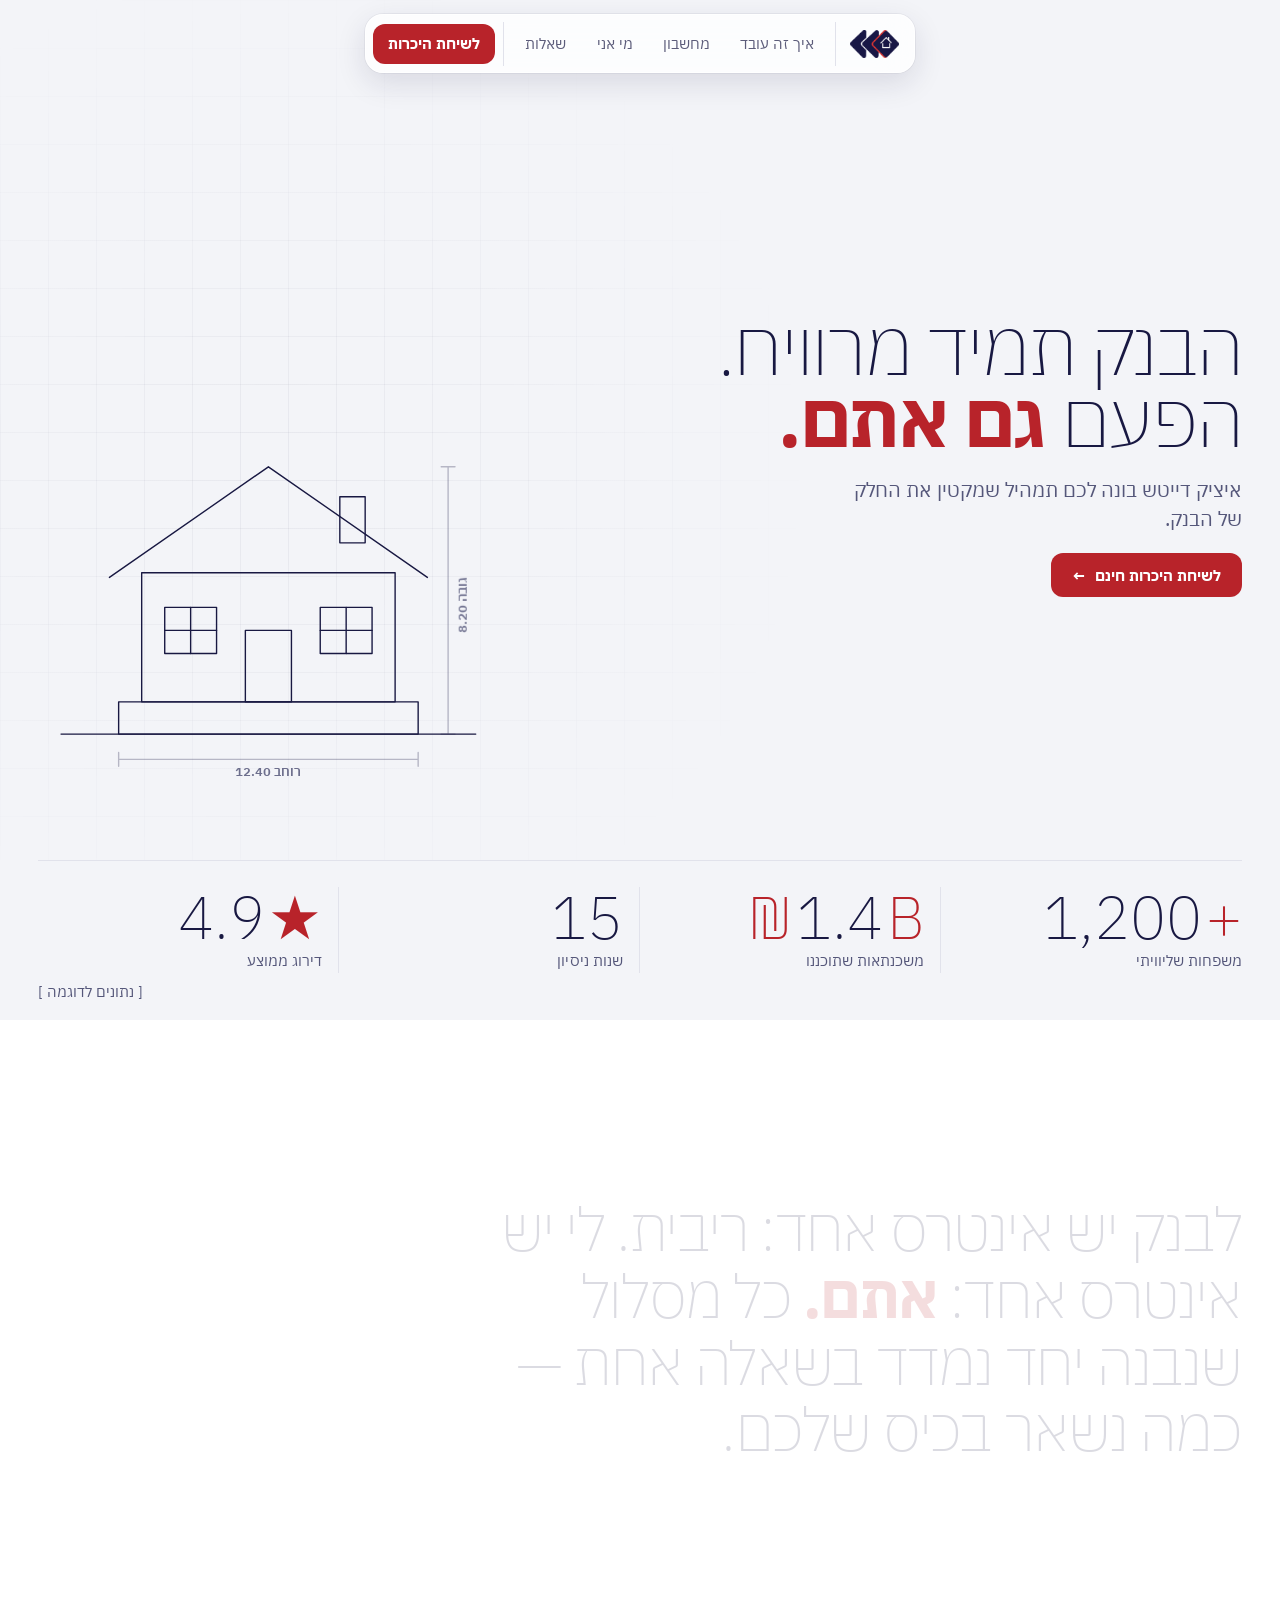
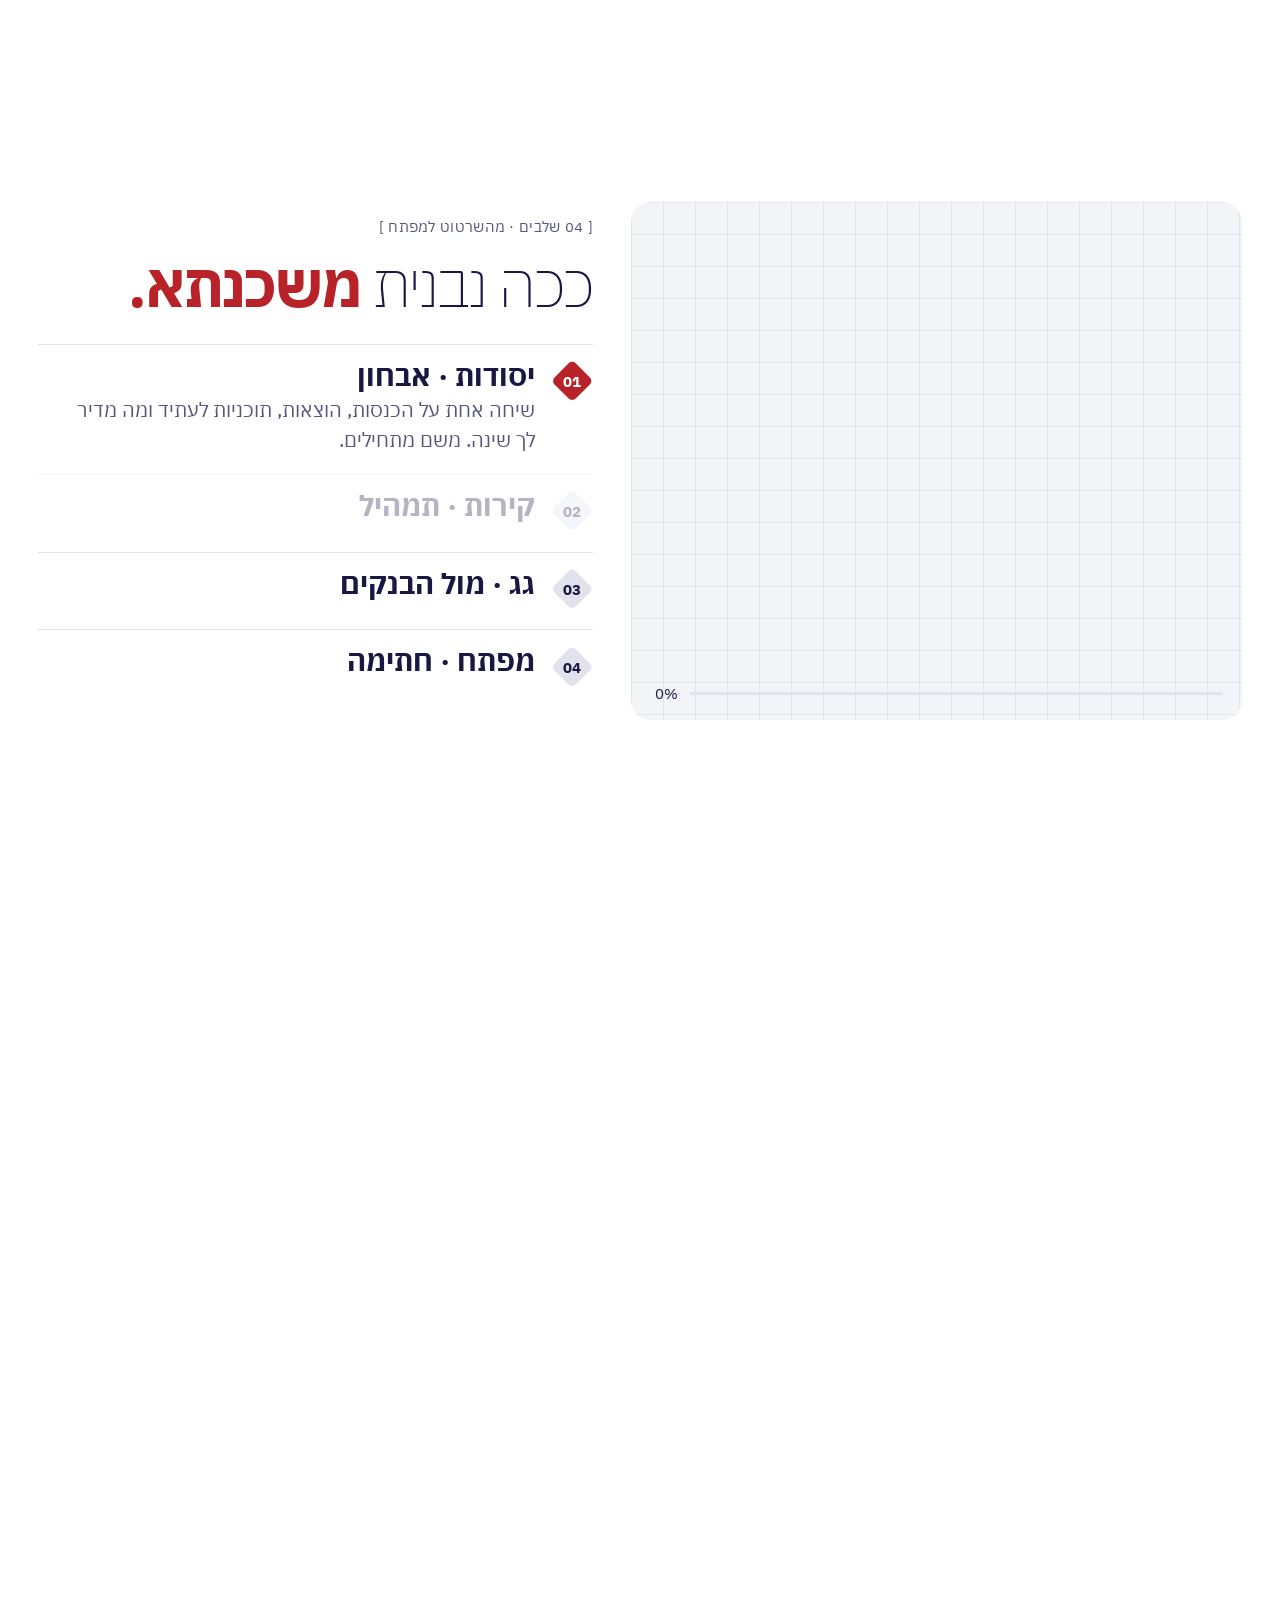
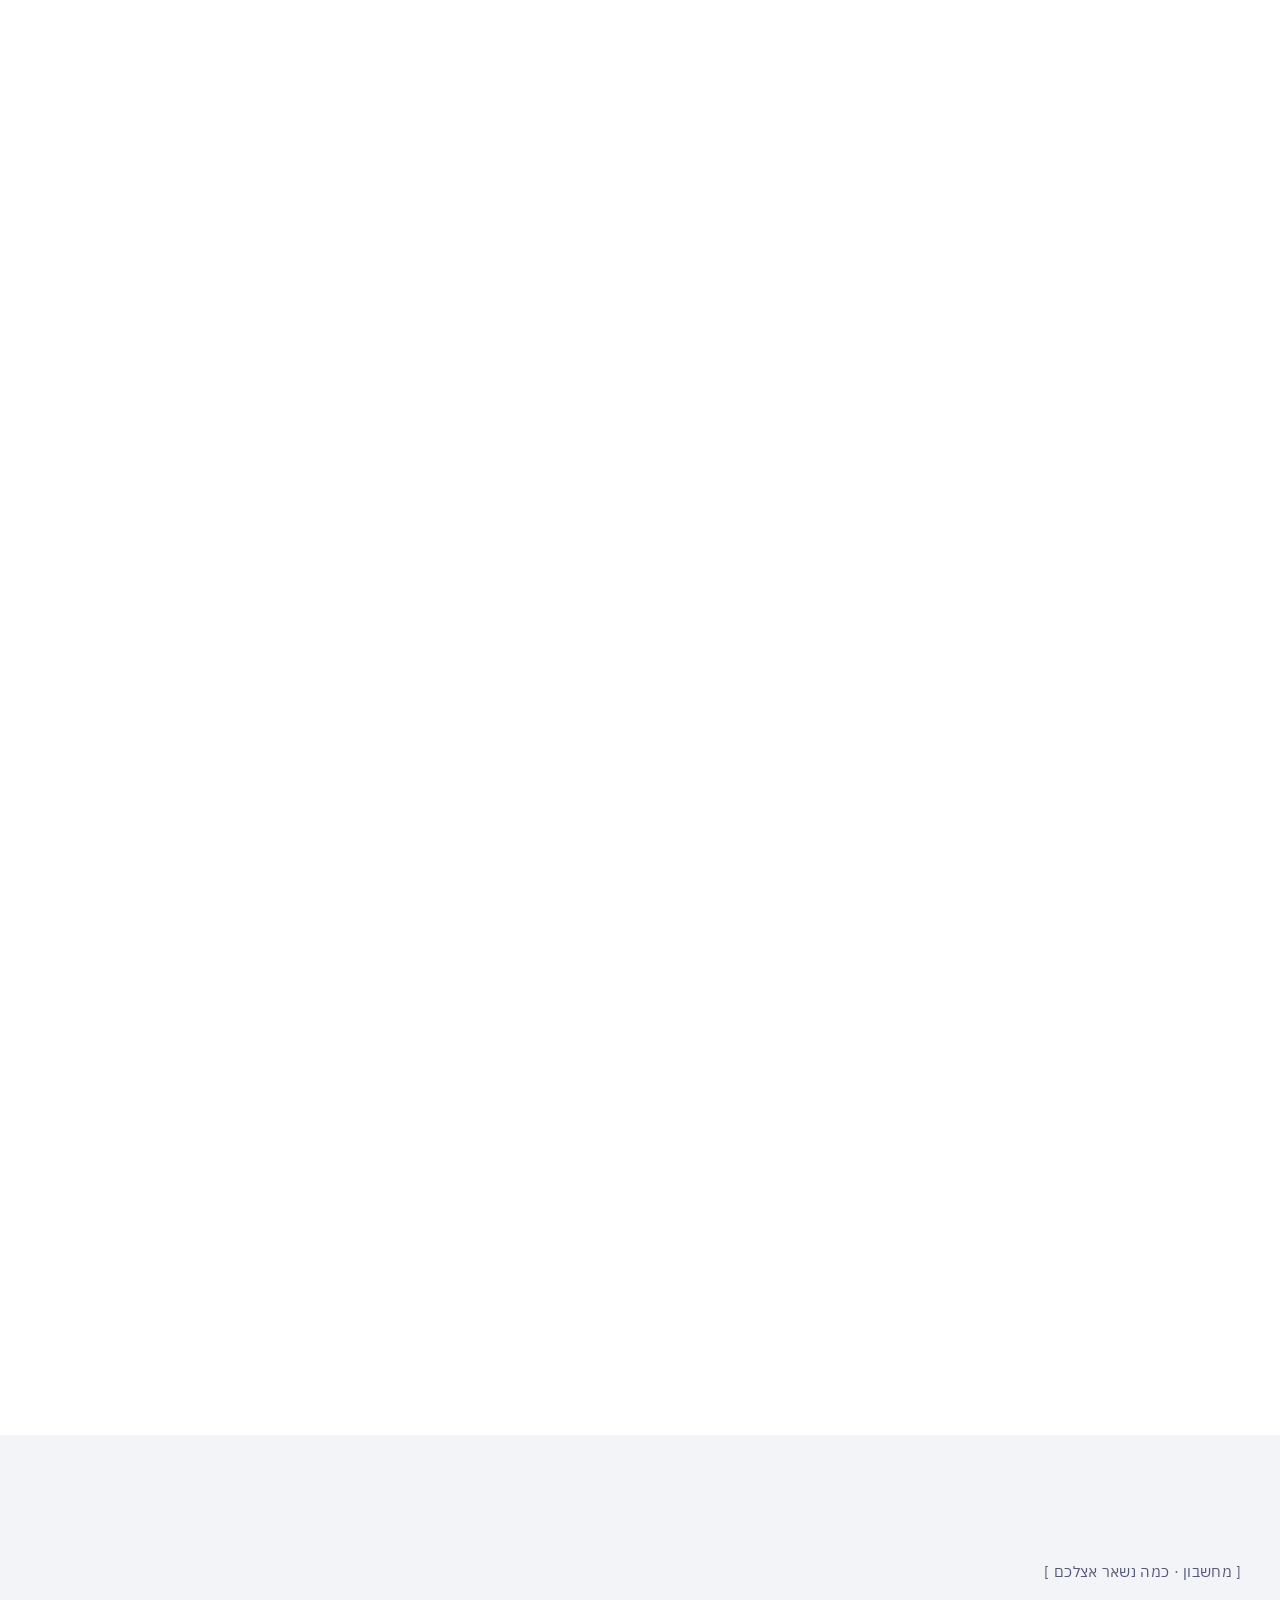
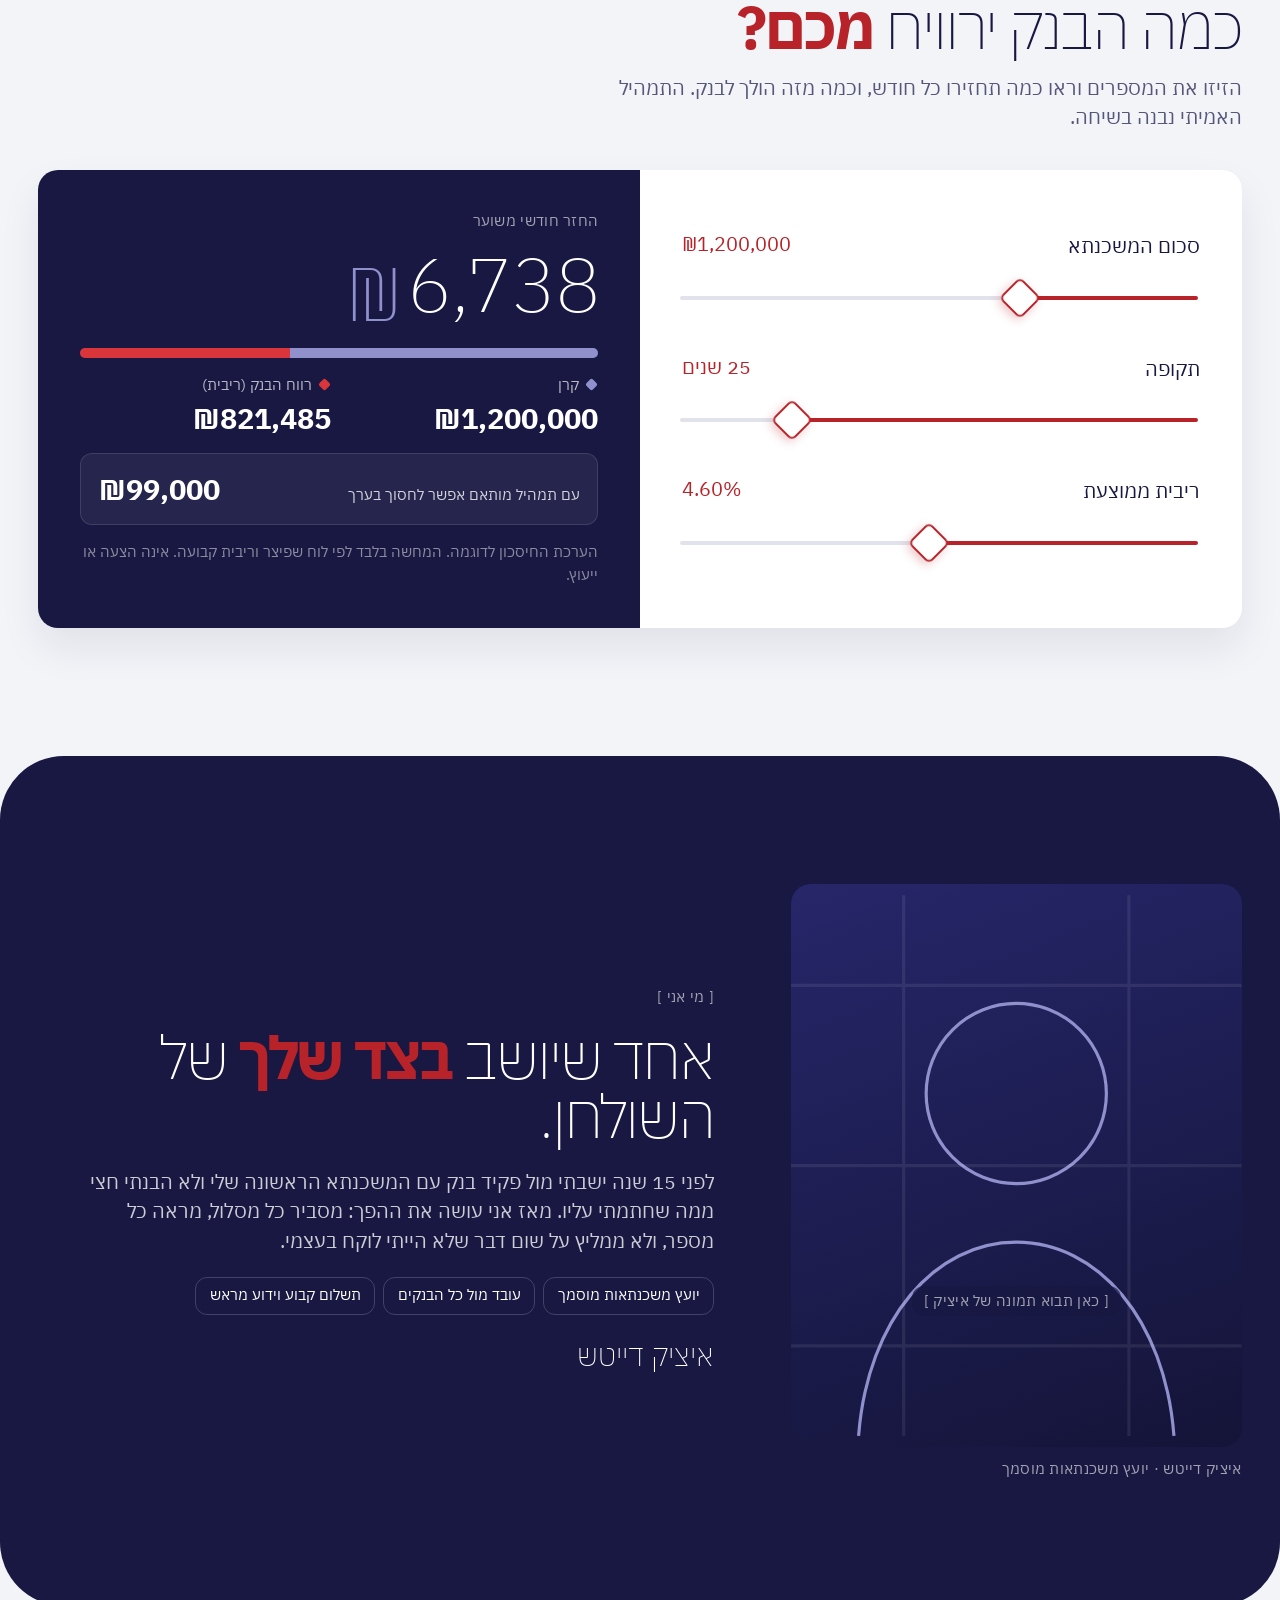
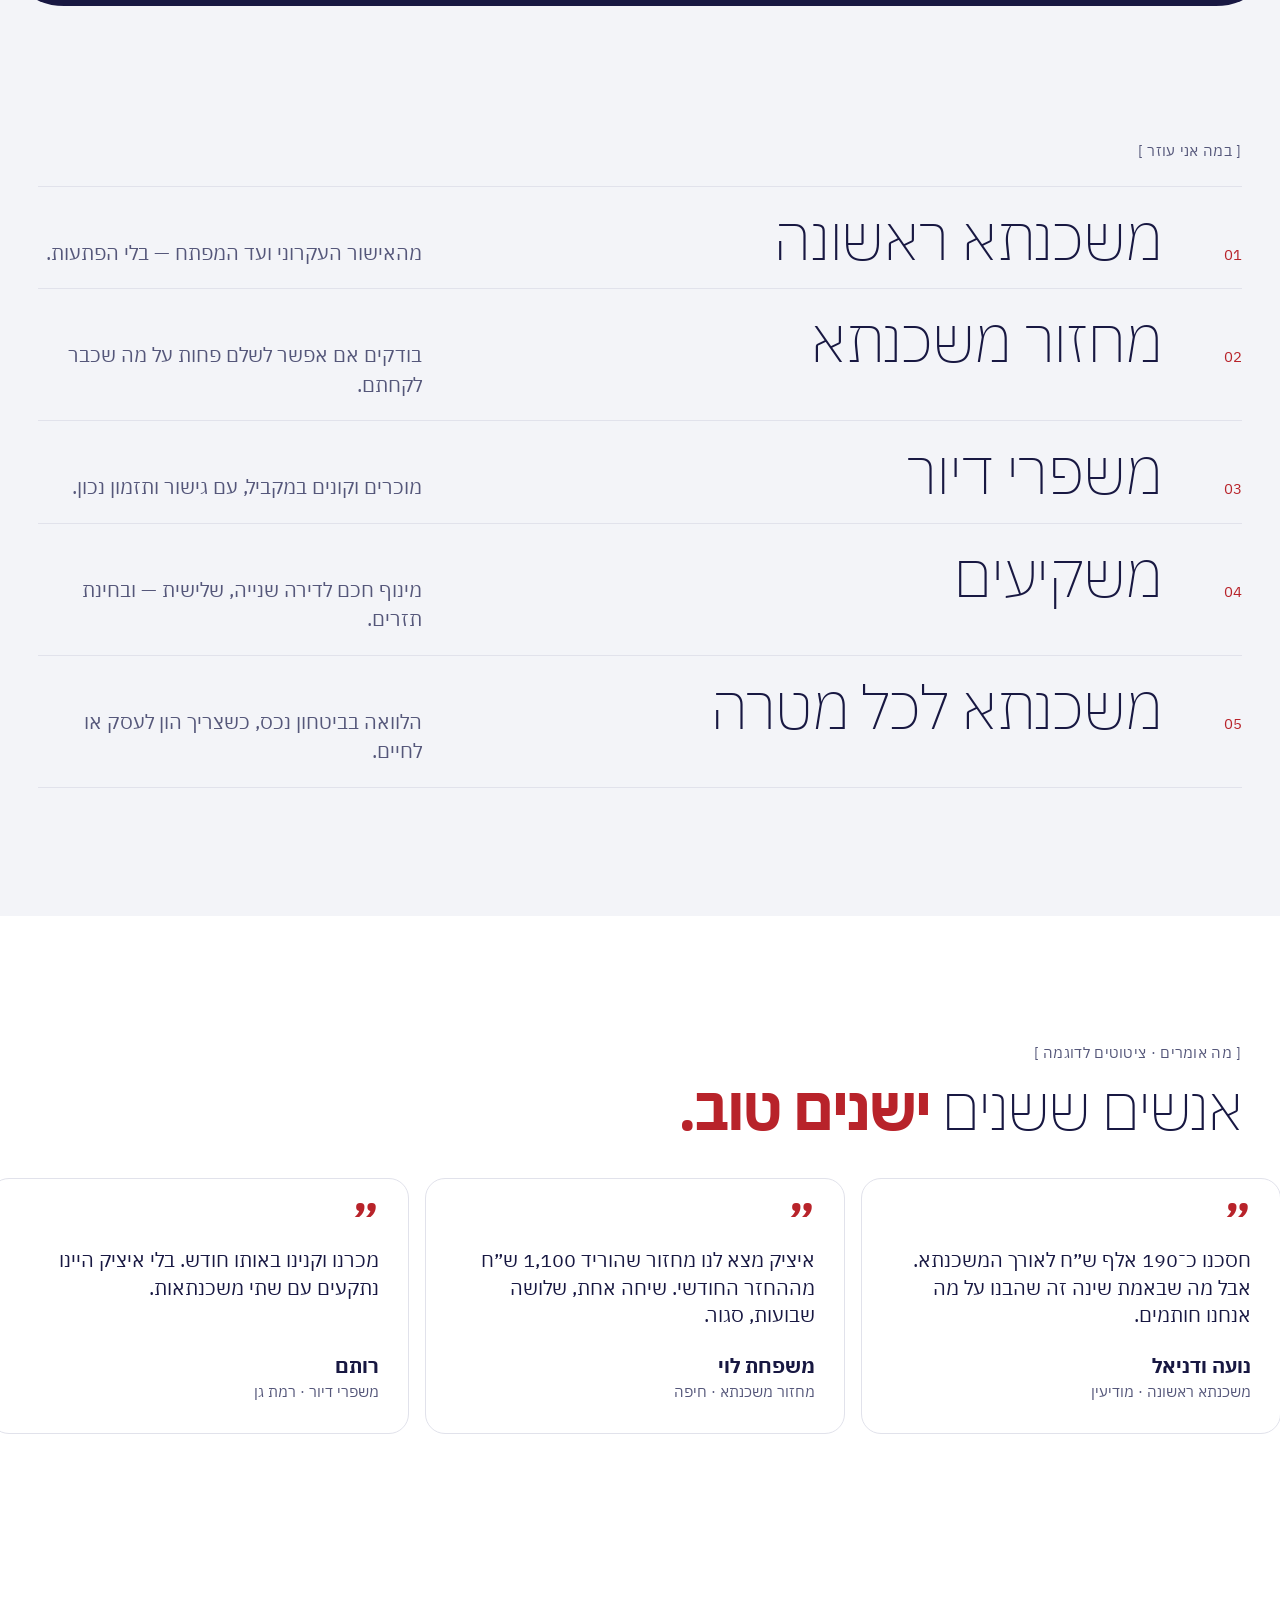
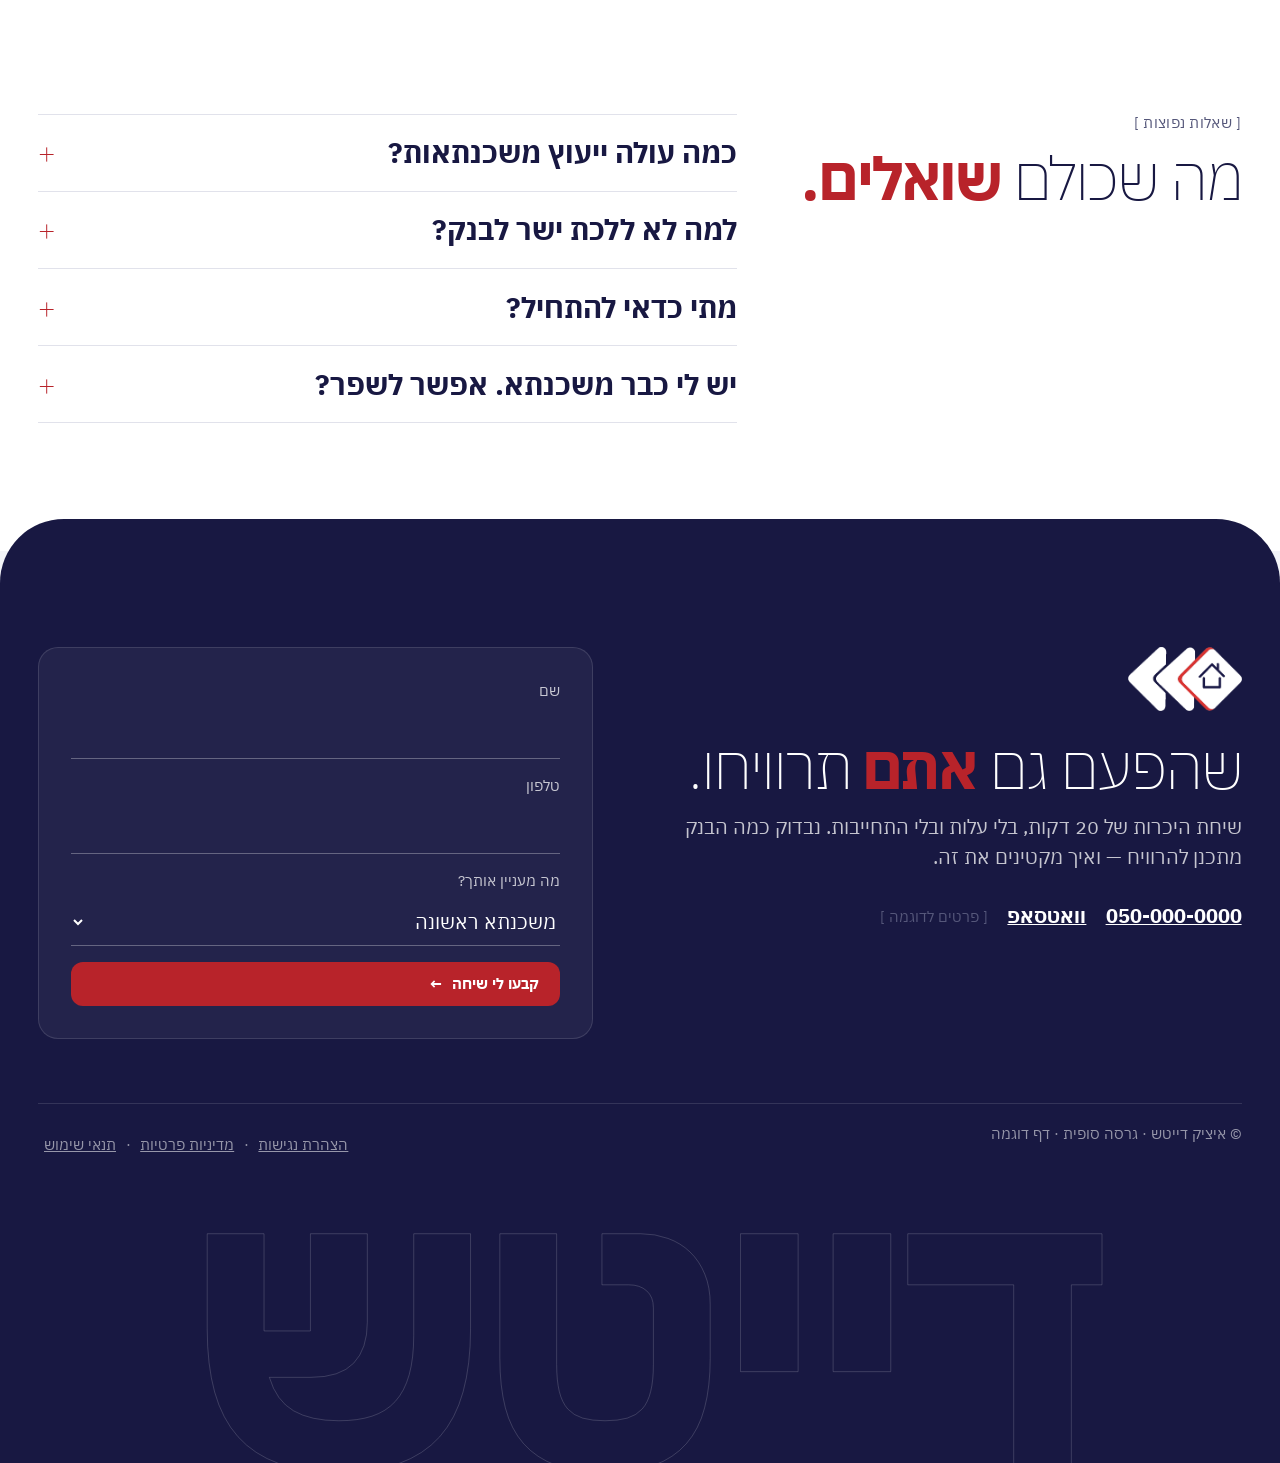
==== commit 415becfb: "QA pass per skill spec: 5-size/3-weight type system, 44px touch targets, mandatory pages (accessibil" ====
--- a/index.html
+++ b/index.html
@@ -15,6 +15,7 @@
 <link rel="stylesheet" href="m.css">
 <link rel="stylesheet" href="fonts-switch.css">
 <link rel="stylesheet" href="header.css">
+<link rel="stylesheet" href="system.css">
 <script defer src="header.js"></script>
 <script defer src="m.js"></script>
 </head>
@@ -79,6 +80,7 @@
 <section class="statement-sec" data-rate="משפט פתיחה">
   <div class="wrap">
     <h2 class="statement" id="statement">לבנק יש אינטרס אחד: ריבית. לי יש אינטרס אחד: <em class="acc">אתם.</em> כל מסלול שנבנה יחד נמדד בשאלה אחת — כמה נשאר בכיס שלכם.</h2>
+    <figure class="wide-photo"><img src="images/meeting.jpg" alt="איציק דייטש בפגישת ייעוץ עם זוג" width="2400" height="1350" decoding="async" onload="this.classList.add('ok')" onerror="this.closest('figure').remove()"></figure>
   </div>
 </section>
 
@@ -141,6 +143,7 @@
       <div class="portrait__ph" role="img" aria-label="מקום לתמונה של איציק דייטש">
         <svg viewBox="0 0 200 240" aria-hidden="true"><circle cx="100" cy="88" r="40"/><path d="M30 240c4-52 34-86 70-86s66 34 70 86"/><path d="M0 40h200M0 120h200M0 200h200M50 0v240M150 0v240" class="g"/></svg>
         <span class="micro">[ כאן תבוא תמונה של איציק ]</span>
+        <img class="portrait__img" src="images/itzik-portrait.jpg" alt="איציק דייטש, יועץ משכנתאות" width="1200" height="1500" decoding="async" onload="this.classList.add('ok')" onerror="this.remove()">
       </div>
       <figcaption class="micro">איציק דייטש · יועץ משכנתאות מוסמך</figcaption>
     </figure>
@@ -211,7 +214,7 @@
       <button class="btn" type="submit">קבעו לי שיחה <span aria-hidden="true">←</span></button>
     </form>
   </div>
-  <div class="wrap foot__bar"><span>© איציק דייטש · גרסה סופית · דף דוגמה</span><span><a href="#">נגישות</a> · <a href="#">פרטיות</a> · <a href="#">תנאים</a></span></div>
+  <div class="wrap foot__bar"><span>© איציק דייטש · גרסה סופית · דף דוגמה</span><span><a href="accessibility.html">הצהרת נגישות</a> · <a href="privacy.html">מדיניות פרטיות</a> · <a href="terms.html">תנאי שימוש</a></span></div>
   <div class="foot__mega" aria-hidden="true">דייטש</div>
 </footer>
 </body>
--- a/system.css
+++ b/system.css
@@ -0,0 +1,47 @@
+/* ===== מערכת טיפוגרפיה סופית (לפי הסקיל): 5 גדלים + 3 משקלים =====
+   display · fs-1 (כותרת) · fs-2 (תת-כותרת) · body · small   |   200 · 400 · 700
+   (וורדמרק הענק בפוטר הוא גרפיקה דקורטיבית aria-hidden ולא חלק מהסולם) */
+:root{
+  --fs-display:clamp(2.7rem,1.45rem + 4.15vw,5.95rem);
+  --fs-1:clamp(2.1rem,1.4rem + 2.9vw,4rem);
+  --fs-2:clamp(1.3rem,1.08rem + .9vw,1.8rem);
+  --fs-body:clamp(1.0625rem,1rem + .3vw,1.25rem);
+  --fs-small:.9375rem;
+  --w-light:200; --w-reg:400; --w-bold:700;
+}
+html body{font-size:var(--fs-body)!important;font-weight:var(--w-reg)!important}
+/* display */
+.hero h1,.pay,.pay *{font-size:var(--fs-display)!important}
+/* fs-1 */
+.h2,.statement,.statement .w,.svc h3,.trust b,.trust b *,.foot__title,.foot__title *{font-size:var(--fs-1)!important}
+/* fs-2 */
+.doc .h3,.steps h3,summary,.sig,.about__txt .sig,.save b,.menu__links a,.split__legend dd{font-size:var(--fs-2)!important}
+/* body */
+p,.lead,.lead *,.money,blockquote,.q blockquote,.contact a,.rng>span,.rng output,dd,.calc__head p,.about__txt p,.form input,.form select,.steps p,.svc p,details p,.q figcaption b{font-size:var(--fs-body)!important}
+/* small */
+.micro,.tagS,.fine,.trust__note,.trust li>span,small,.brand small,.hd__links a,.hd__phone,.hd__menu,.hd__menu *,.btn,.btn *,.dock a,.facts li,.portrait figcaption,.q figcaption span,.split__legend dt,.save span,.steps .num,.svc .num,.meter span,.form label>span,.foot__bar,.foot__bar *,.menu__links a span,.skip,.brand span,.link{font-size:var(--fs-small)!important}
+.form label{font-size:var(--fs-small)!important}
+/* weights */
+.hero h1,.h2,.statement,.statement .w,.svc h3,.trust b,.trust b *,.pay,.pay *,.sig,.menu__links a,.foot__title{font-weight:var(--w-light)!important}
+.acc,.statement .acc,.statement .acc .w,.hero h1 .acc,.h2 .acc,.foot__title .acc,.svc li:hover h3,.btn,.btn *,.steps h3,summary,.save b,.split__legend dd,.money,.brand span,.q figcaption b,.steps .num,.link,.contact a,.hd__links a.on,.menu__links a:hover{font-weight:var(--w-bold)!important}
+.micro,.tagS,.fine,.trust__note,.hd__links a,.hd__phone,.hd__menu,.hd__menu *,.rng>span,.rng output,.svc .num,.meter span,.form label,.facts li,.dock a,.menu__links a span,.portrait figcaption,.trust li>span,.brand small{font-weight:var(--w-reg)!important}
+.dock .dock__cta{font-weight:var(--w-bold)!important}
+.foot__mega{font-weight:var(--w-bold)!important}
+.pay .s{font-size:1em!important}
+.trust b .s{font-size:1em!important}
+
+/* ===== אזורי לחיצה ≥ 44px ===== */
+.brand,.foot__bar a,.contact a,.hd__phone,.link,.menu__foot a{display:inline-flex;align-items:center;min-height:44px}
+.foot__bar a{padding-inline:.35rem}
+input[type=range]{height:44px}
+input[type=range]::-webkit-slider-thumb{width:30px;height:30px;margin-top:-13px}
+input[type=range]::-moz-range-thumb{width:26px;height:26px}
+.btn{min-height:44px}
+.hd__links a{min-height:44px;display:inline-flex;align-items:center}
+
+/* ===== תמונות (מוצגות אוטומטית כשהקובץ קיים בתיקיית images) ===== */
+.portrait__img{position:absolute;inset:0;width:100%;height:100%;object-fit:cover;z-index:1;border-radius:inherit}
+.wide-photo{margin:clamp(2.5rem,5vw,4rem) 0 0;border-radius:var(--r);overflow:hidden;aspect-ratio:16/9;background:var(--paper)}
+.wide-photo img{width:100%;height:100%;object-fit:cover;display:block}
+.portrait__img,.wide-photo img{opacity:0;transition:opacity .6s var(--ease)}
+.portrait__img.ok,.wide-photo img.ok{opacity:1}
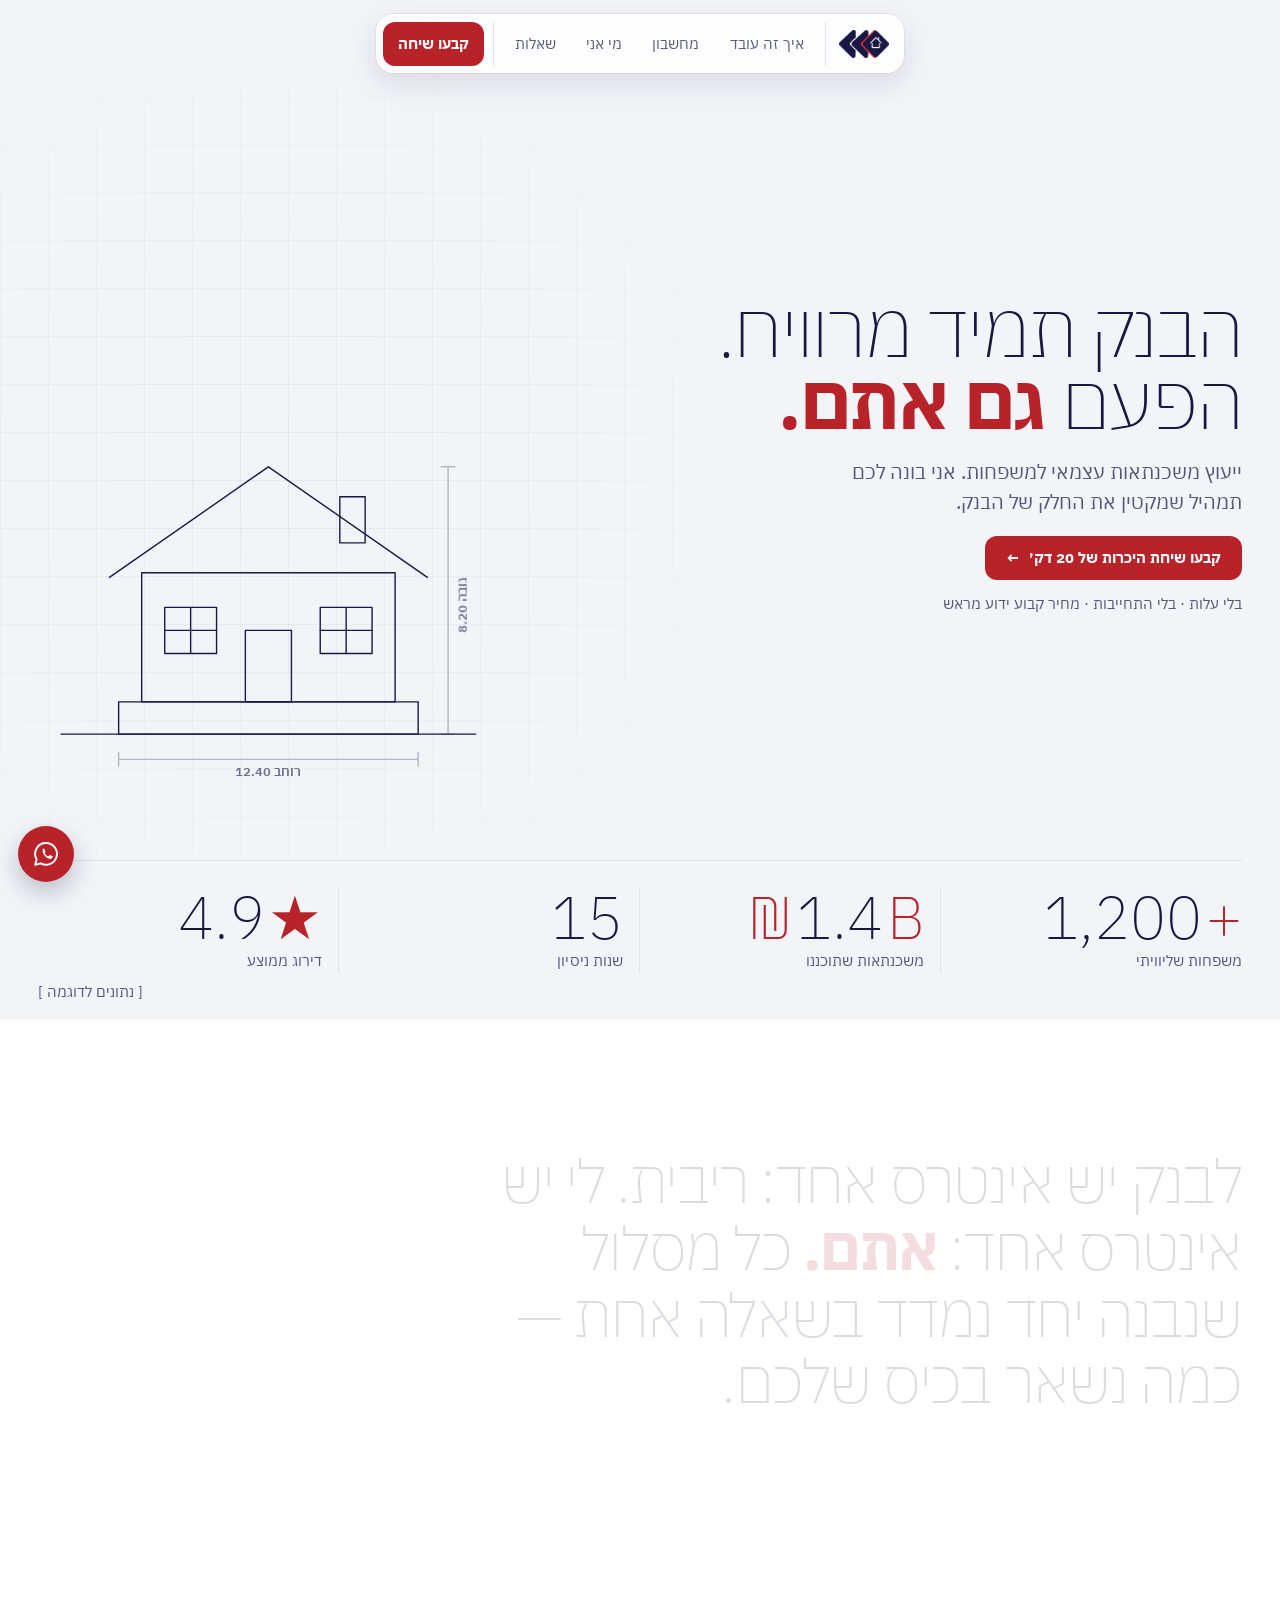
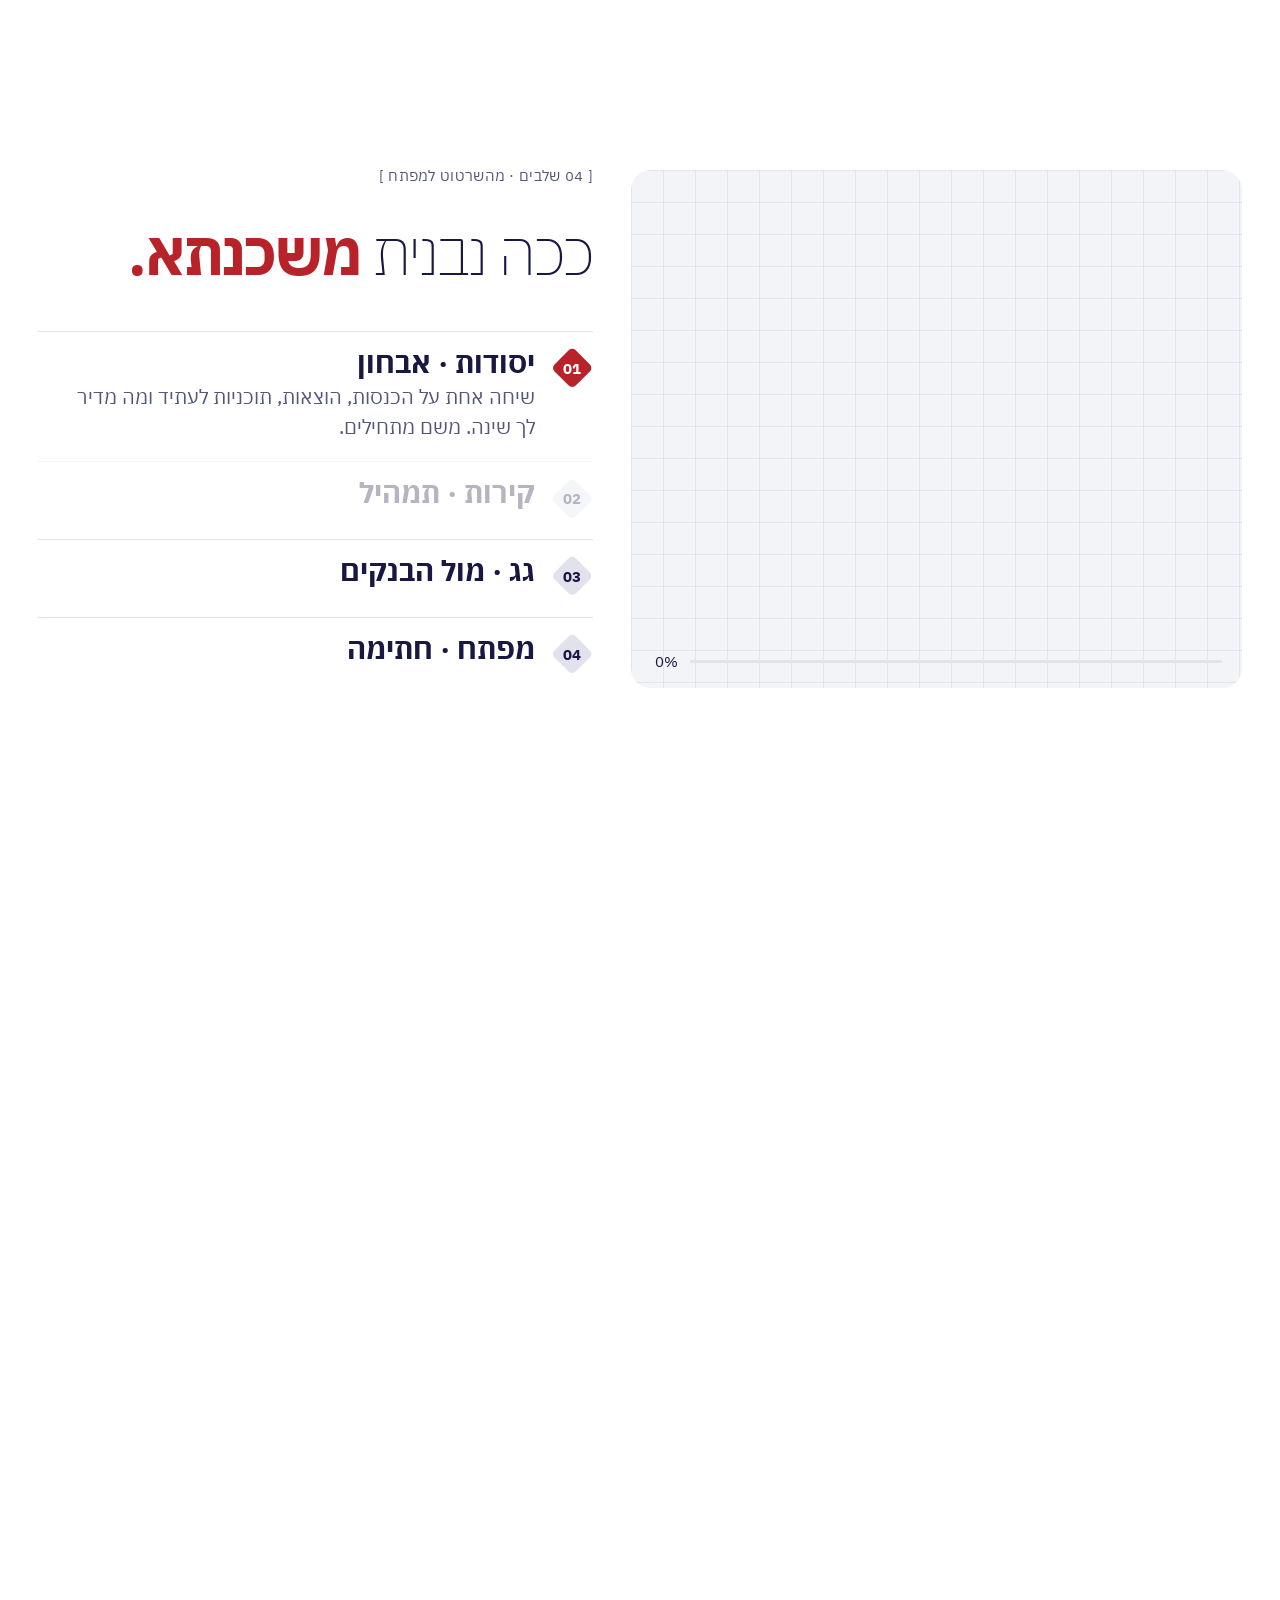
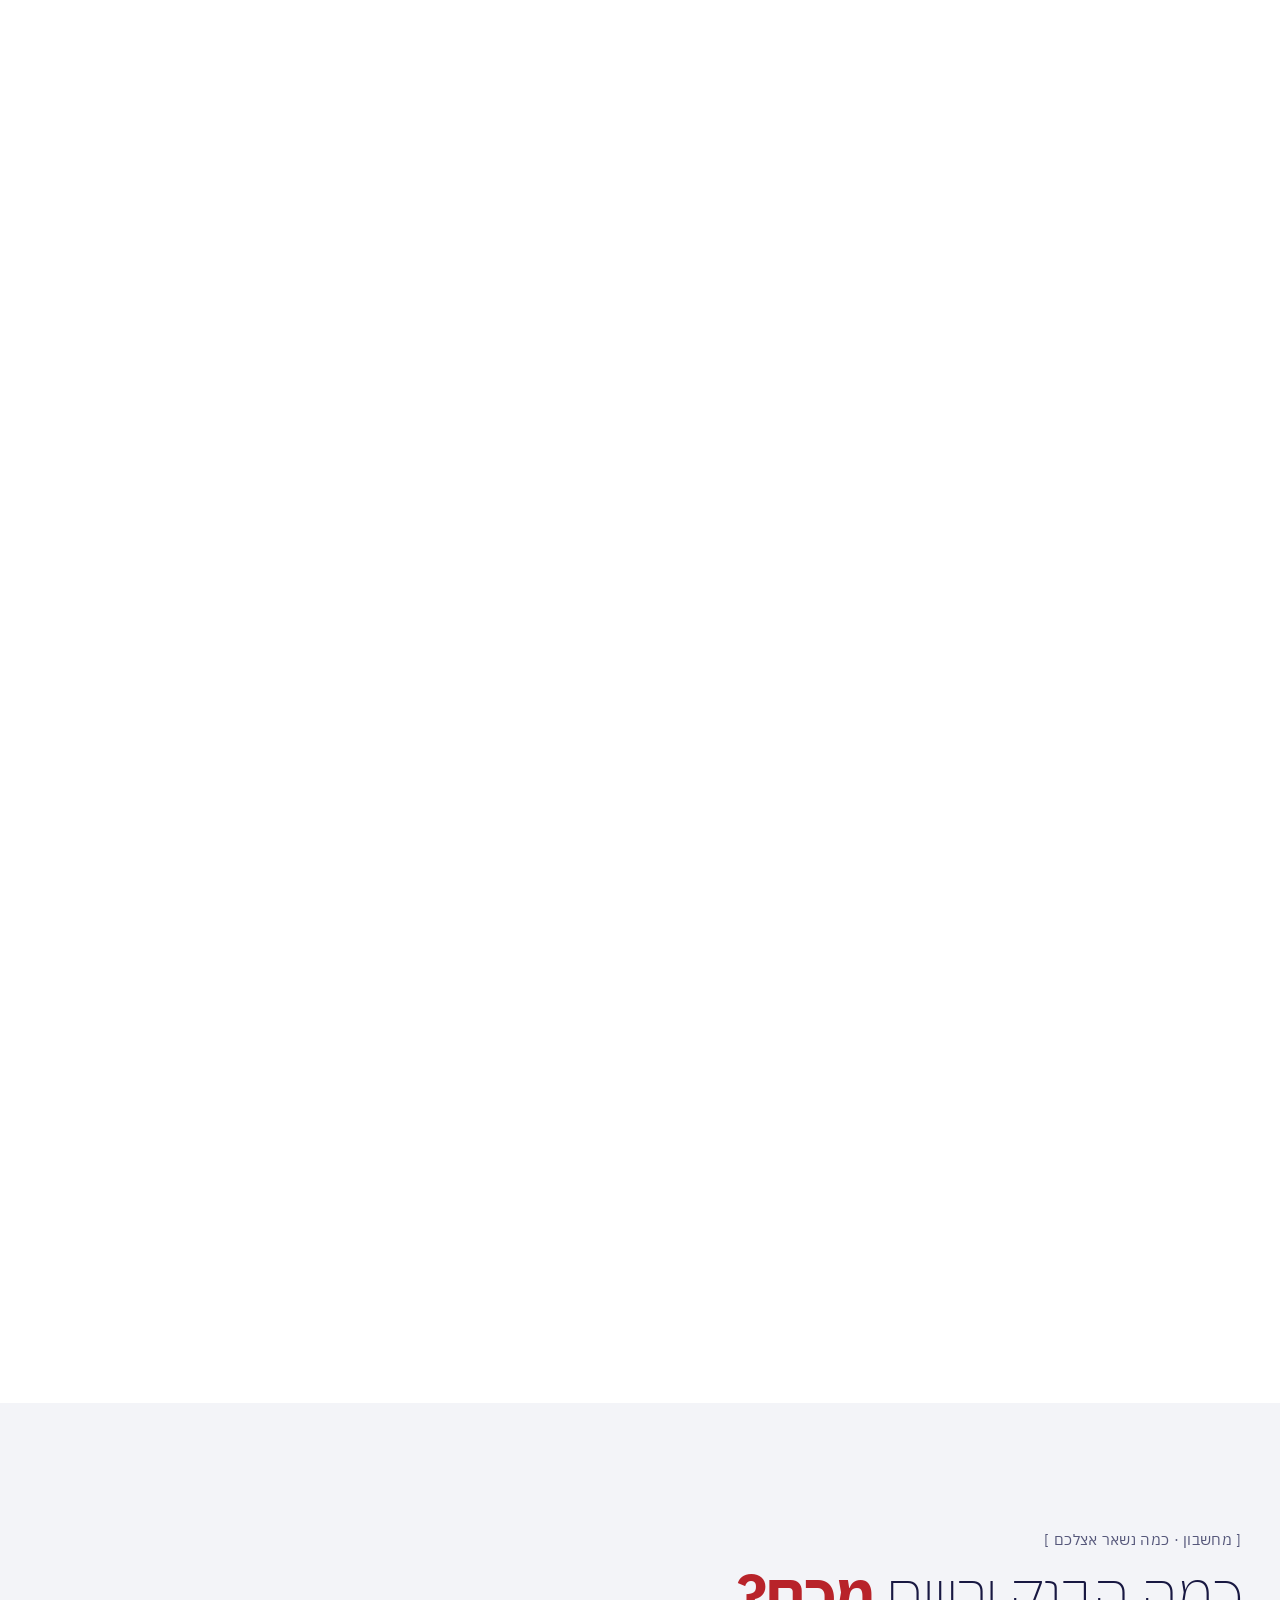
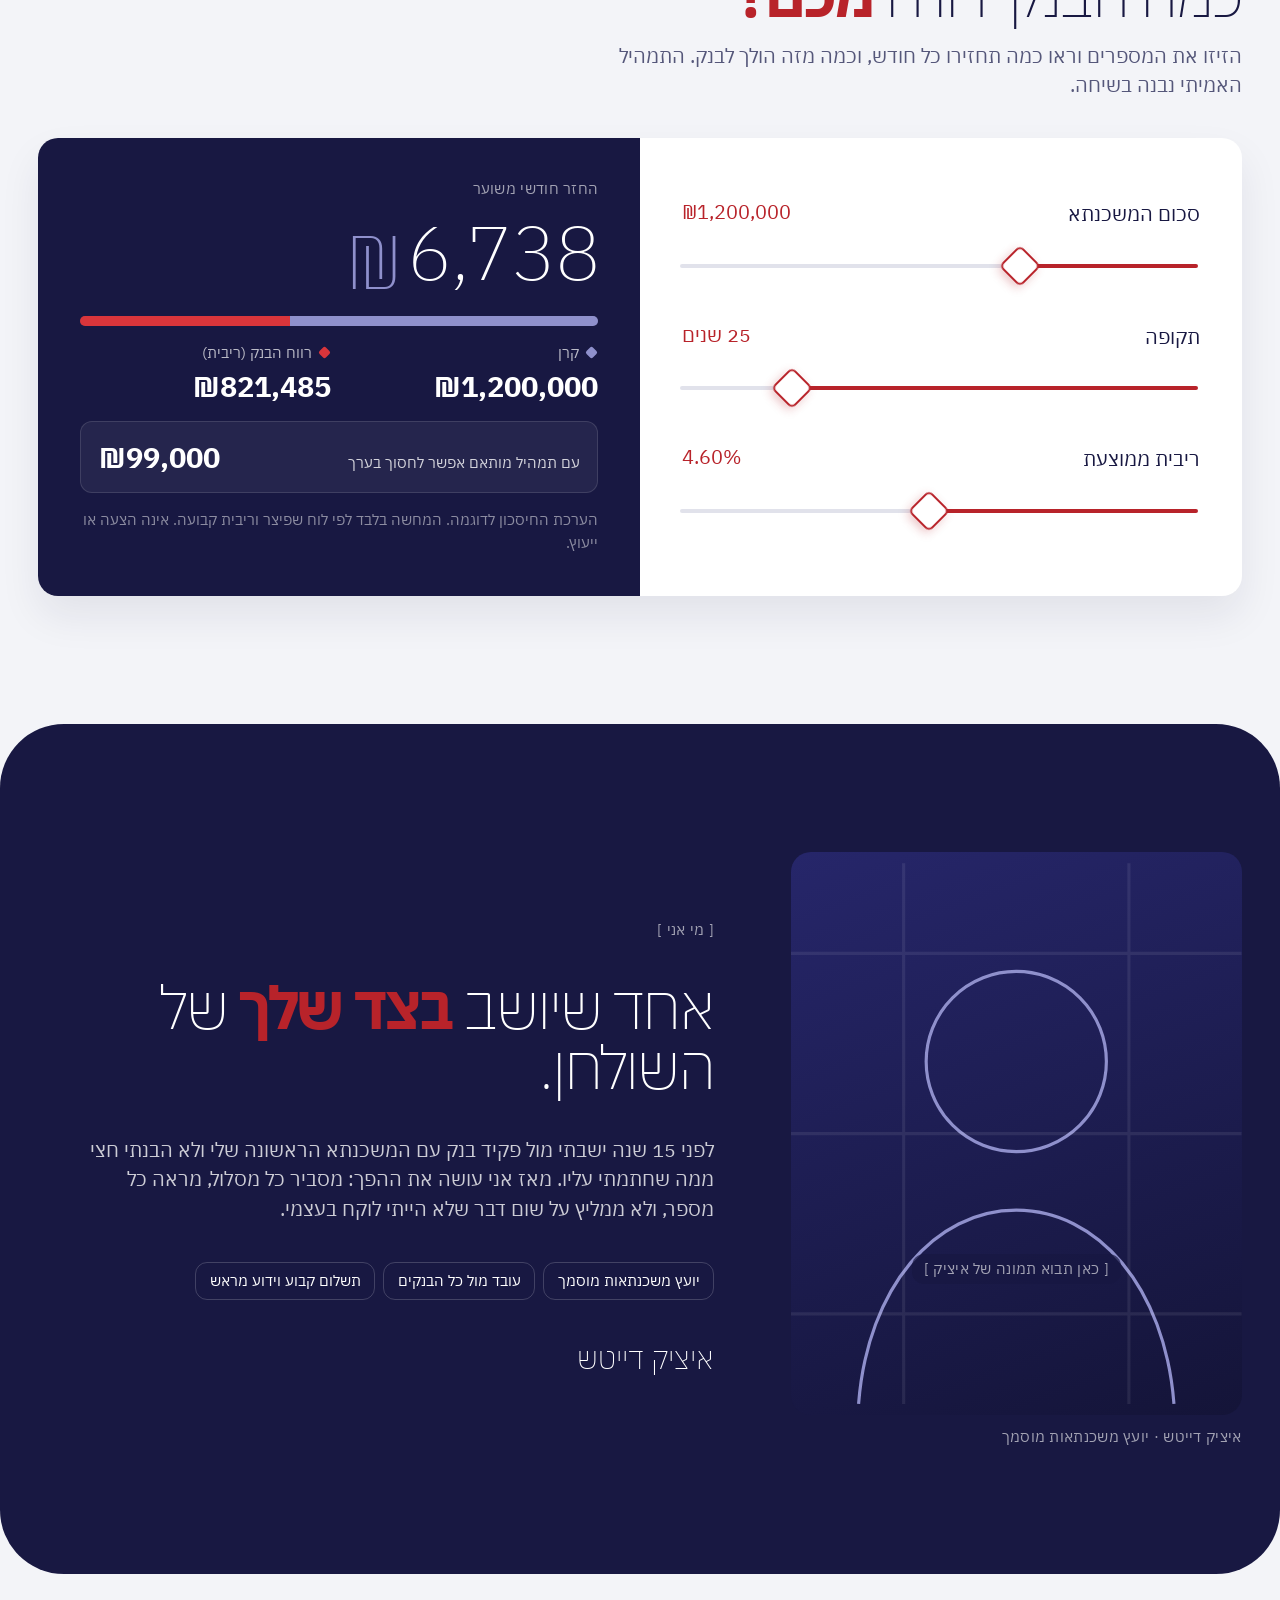
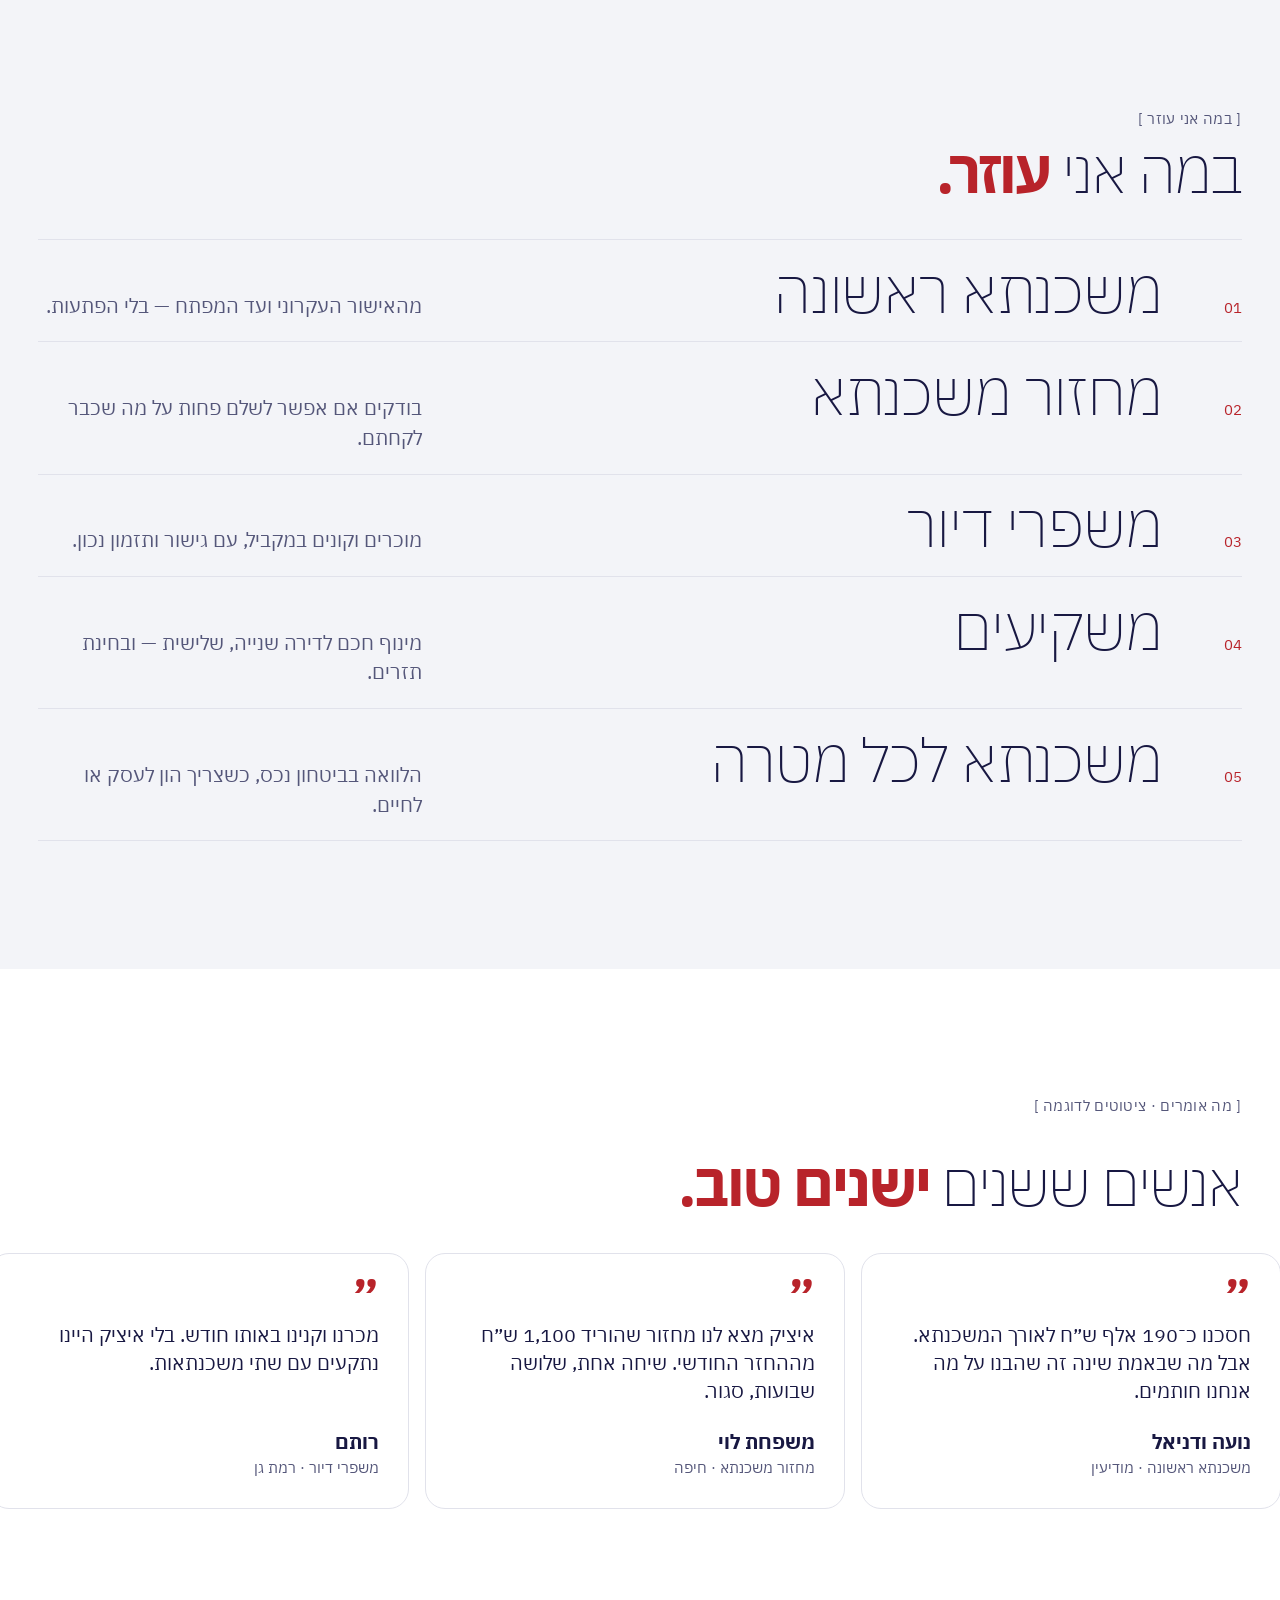
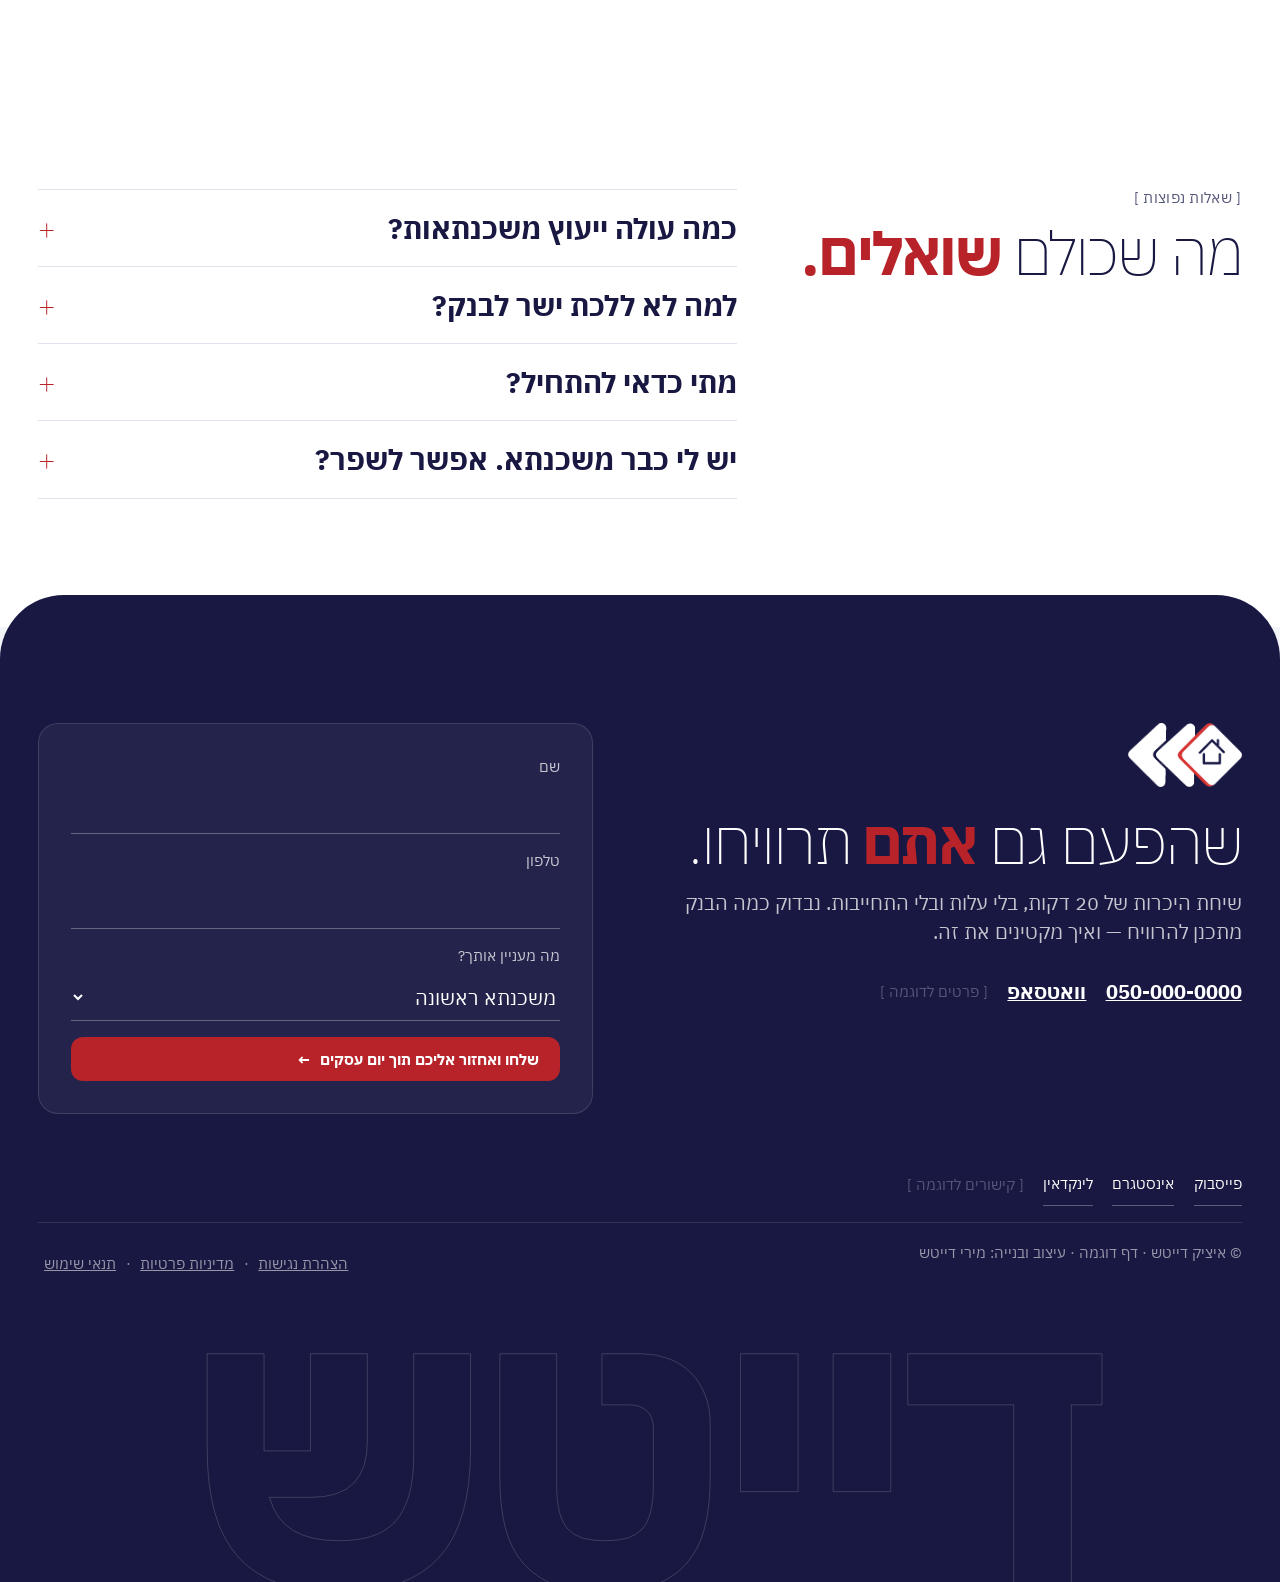
==== commit f203a993: "Course-transcript checklist pass: plain 'what we do' hero line + first-person voice, literal CTA cop" ====
--- a/index.html
+++ b/index.html
@@ -30,14 +30,14 @@
       <span>איציק דייטש<small>ייעוץ משכנתאות</small></span>
     </a>
     <nav class="hd__links" aria-label="ראשי"><i class="hd__ind" aria-hidden="true"></i><a href="#how">איך זה עובד</a><a href="#calc">מחשבון</a><a href="#about">מי אני</a><a href="#faq">שאלות</a></nav>
-    <div class="hd__end"><a class="hd__phone" href="tel:+972500000000" dir="ltr">050-000-0000</a><a class="btn btn--sm" href="#contact">לשיחת היכרות</a></div>
+    <div class="hd__end"><a class="hd__phone" href="tel:+972500000000" dir="ltr">050-000-0000</a><a class="btn btn--sm" href="#contact">קבעו שיחה</a></div>
     <button class="hd__menu" type="button" aria-expanded="false" aria-controls="menu"><span class="hd__burger" aria-hidden="true"><i></i><i></i></span><span class="hd__menu-t">תפריט</span></button>
   </div>
   <i class="hd__prog" aria-hidden="true"></i>
 </header>
 <div class="menu" id="menu" hidden>
   <nav class="menu__links" aria-label="תפריט מלא"><a href="#how"><span>01</span>איך זה עובד</a><a href="#calc"><span>02</span>מחשבון</a><a href="#about"><span>03</span>מי אני</a><a href="#faq"><span>04</span>שאלות</a><a href="#contact"><span>05</span>יצירת קשר</a></nav>
-  <div class="menu__foot"><a class="btn" href="#contact">לשיחת היכרות חינם <span aria-hidden="true">←</span></a><a href="tel:+972500000000" dir="ltr">050-000-0000</a></div>
+  <div class="menu__foot"><a class="btn" href="#contact">קבעו שיחת היכרות <span aria-hidden="true">←</span></a><a href="tel:+972500000000" dir="ltr">050-000-0000</a></div>
 </div>
 <nav class="dock" aria-label="ניווט מהיר"><a href="#how">איך זה עובד</a><a href="#calc">מחשבון</a><a href="#about">מי אני</a><a class="dock__cta" href="#contact">שיחה ←</a></nav>
 
@@ -58,9 +58,9 @@
   <div class="wrap hero__copy">
     <span class="micro"><span class="diamonds" aria-hidden="true"><i></i><i></i><i></i></span> ייעוץ משכנתאות · מ־2010</span>
     <h1>הבנק תמיד מרוויח.<br>הפעם <em class="acc">גם אתם.</em></h1>
-    <p class="lead lead--calm">איציק דייטש בונה לכם תמהיל שמקטין את החלק של הבנק.</p>
+    <p class="lead lead--calm">ייעוץ משכנתאות עצמאי למשפחות. אני בונה לכם תמהיל שמקטין את החלק של הבנק.</p>
     <p class="lead lead--full">על משכנתא של 1.2 מיליון ₪ הבנק ירוויח בערך <b class="money">820 אלף ₪</b> בריבית. איציק דייטש בונה לכם תמהיל שמקטין את החלק שלו — ומשאיר יותר אצלכם.</p>
-    <div class="hero__cta"><a class="btn" href="#contact">לשיחת היכרות חינם <span aria-hidden="true">←</span></a><a class="link" href="#calc">כמה הבנק ירוויח ממני?</a></div>
+    <div class="hero__cta"><a class="btn" href="#contact">קבעו שיחת היכרות של 20 דק׳ <span aria-hidden="true">←</span></a><p class="reassure">בלי עלות · בלי התחייבות · מחיר קבוע ידוע מראש</p><a class="link" href="#calc">כמה הבנק ירוויח ממני?</a></div>
   </div>
   <span class="scroll micro" aria-hidden="true">גללו ↓</span>
 </section>
@@ -161,6 +161,7 @@
 <section class="services" data-rate="שירותים">
   <div class="wrap">
     <span class="micro">[ במה אני עוזר ]</span>
+    <h2 class="h2">במה אני <em class="acc">עוזר.</em></h2>
     <ul class="svc" id="svc">
       <li><span class="num">01</span><h3>משכנתא ראשונה</h3><p>מהאישור העקרוני ועד המפתח — בלי הפתעות.</p></li>
       <li><span class="num">02</span><h3>מחזור משכנתא</h3><p>בודקים אם אפשר לשלם פחות על מה שכבר לקחתם.</p></li>
@@ -176,6 +177,7 @@
   <div class="wrap">
     <div class="quotes__head"><span class="micro">[ מה אומרים · ציטוטים לדוגמה ]</span><h2 class="h2">אנשים ששנים <em class="acc">ישנים טוב.</em></h2></div>
   </div>
+  <p class="swipe-hint wrap" aria-hidden="true">← החליקו לעוד המלצות</p>
   <div class="rail" data-sample tabindex="0" aria-label="המלצות, גלילה הצידה">
     <figure class="q"><blockquote>חסכנו כ־190 אלף ש״ח לאורך המשכנתא. אבל מה שבאמת שינה זה שהבנו על מה אנחנו חותמים.</blockquote><figcaption><b>נועה ודניאל</b><span>משכנתא ראשונה · מודיעין</span></figcaption></figure>
     <figure class="q"><blockquote>איציק מצא לנו מחזור שהוריד 1,100 ש״ח מההחזר החודשי. שיחה אחת, שלושה שבועות, סגור.</blockquote><figcaption><b>משפחת לוי</b><span>מחזור משכנתא · חיפה</span></figcaption></figure>
@@ -211,11 +213,13 @@
       <label><span>שם</span><input name="name" autocomplete="name" required></label>
       <label><span>טלפון</span><input name="tel" type="tel" autocomplete="tel" dir="ltr" required></label>
       <label><span>מה מעניין אותך?</span><select name="t"><option>משכנתא ראשונה</option><option>מחזור</option><option>משפרי דיור</option><option>משקיעים</option><option>אחר</option></select></label>
-      <button class="btn" type="submit">קבעו לי שיחה <span aria-hidden="true">←</span></button>
+      <button class="btn" type="submit">שלחו ואחזור אליכם תוך יום עסקים <span aria-hidden="true">←</span></button>
     </form>
   </div>
-  <div class="wrap foot__bar"><span>© איציק דייטש · גרסה סופית · דף דוגמה</span><span><a href="accessibility.html">הצהרת נגישות</a> · <a href="privacy.html">מדיניות פרטיות</a> · <a href="terms.html">תנאי שימוש</a></span></div>
+  <div class="wrap foot__social" aria-label="רשתות חברתיות"><a href="#" aria-label="פייסבוק (קישור לדוגמה)">פייסבוק</a><a href="#" aria-label="אינסטגרם (קישור לדוגמה)">אינסטגרם</a><a href="#" aria-label="לינקדאין (קישור לדוגמה)">לינקדאין</a><span class="tagS">[ קישורים לדוגמה ]</span></div>
+  <div class="wrap foot__bar"><span>© איציק דייטש · דף דוגמה · עיצוב ובנייה: מירי דייטש</span><span><a href="accessibility.html">הצהרת נגישות</a> · <a href="privacy.html">מדיניות פרטיות</a> · <a href="terms.html">תנאי שימוש</a></span></div>
   <div class="foot__mega" aria-hidden="true">דייטש</div>
 </footer>
+<a class="wa" href="https://wa.me/972500000000" aria-label="שליחת הודעת וואטסאפ לאיציק (מספר לדוגמה)"><svg viewBox="0 0 32 32" aria-hidden="true"><path d="M16 3.5A12.4 12.4 0 0 0 5.3 22.2L3.6 28.4l6.4-1.7A12.4 12.4 0 1 0 16 3.5Z" fill="none" stroke="currentColor" stroke-width="2.2" stroke-linejoin="round"/><path d="M12 10.6c.3-.6.6-.6.9-.6h.7c.2 0 .5 0 .7.6l1 2.4c.1.3 0 .6-.1.8l-.6.8c-.2.2-.2.5 0 .7.5.9 1.2 1.7 2 2.3.7.5 1.3.8 1.8 1 .3.1.5 0 .7-.2l.8-1c.2-.3.5-.3.8-.2l2.3 1.1c.3.1.5.3.5.6 0 .6-.2 1.5-1 2.1-.9.6-2.2.7-3.6.2-2.6-1-4.6-3-5.9-5.4-.9-1.6-.9-3.1-.4-4.1Z" fill="currentColor"/></svg></a>
 </body>
 </html>
--- a/system.css
+++ b/system.css
@@ -45,3 +45,24 @@
 .wide-photo img{width:100%;height:100%;object-fit:cover;display:block}
 .portrait__img,.wide-photo img{opacity:0;transition:opacity .6s var(--ease)}
 .portrait__img.ok,.wide-photo img.ok{opacity:1}
+html[data-header=modern] .hd__end .btn,.skip{min-height:44px!important;display:inline-flex;align-items:center}
+
+/* ===== סבב בדיקות התמלול (2026-10-15) ===== */
+/* 4 ריווחים קבועים: חיצוני · פנימי · בין קבוצות · בתוך קבוצה */
+:root{--sp-outer:var(--g);--sp-section:clamp(5rem,10vw,8rem);--sp-group:clamp(1.6rem,3vw,2.6rem);--sp-item:1rem}
+.statement-sec,.calc,.about,.services,.quotes,.faq{padding-block:var(--sp-section)!important}
+.foot{padding-top:var(--sp-section)!important}
+.calc__in,.quotes__head,.about__txt,.build__txt{gap:var(--sp-group)}
+.services .h2{margin:.6rem 0 var(--sp-group)}
+.reassure{flex-basis:100%;margin:0;color:var(--mute);font-size:var(--fs-small)!important}
+.hero__cta{row-gap:.8rem}
+.swipe-hint{display:none;color:var(--mute);font-size:var(--fs-small)!important;margin-bottom:.4rem}
+@media (max-width:860px){.swipe-hint{display:block}}
+.foot__social{display:flex;flex-wrap:wrap;gap:.4rem 1.2rem;align-items:center;margin-top:3rem}
+.foot__social a{display:inline-flex;align-items:center;min-height:44px;color:#fff;text-decoration:none;font-size:var(--fs-small)!important;border-bottom:1px solid rgba(255,255,255,.3)}
+.foot__social a:hover{border-color:#fff}
+.foot__social+.foot__bar{margin-top:1rem}
+/* וואטסאפ צף — CTA קבוע גם כשההדר נעלם בגלילה */
+.wa{position:fixed;z-index:40;bottom:1.1rem;inset-inline-end:1.1rem;width:56px;height:56px;border-radius:50%;display:grid;place-items:center;background:var(--acc);color:#fff;box-shadow:0 10px 24px rgba(24,24,66,.25);transition:transform .4s var(--ease)}
+.wa:hover{transform:translateY(-3px)}
+.wa svg{width:28px;height:28px}
